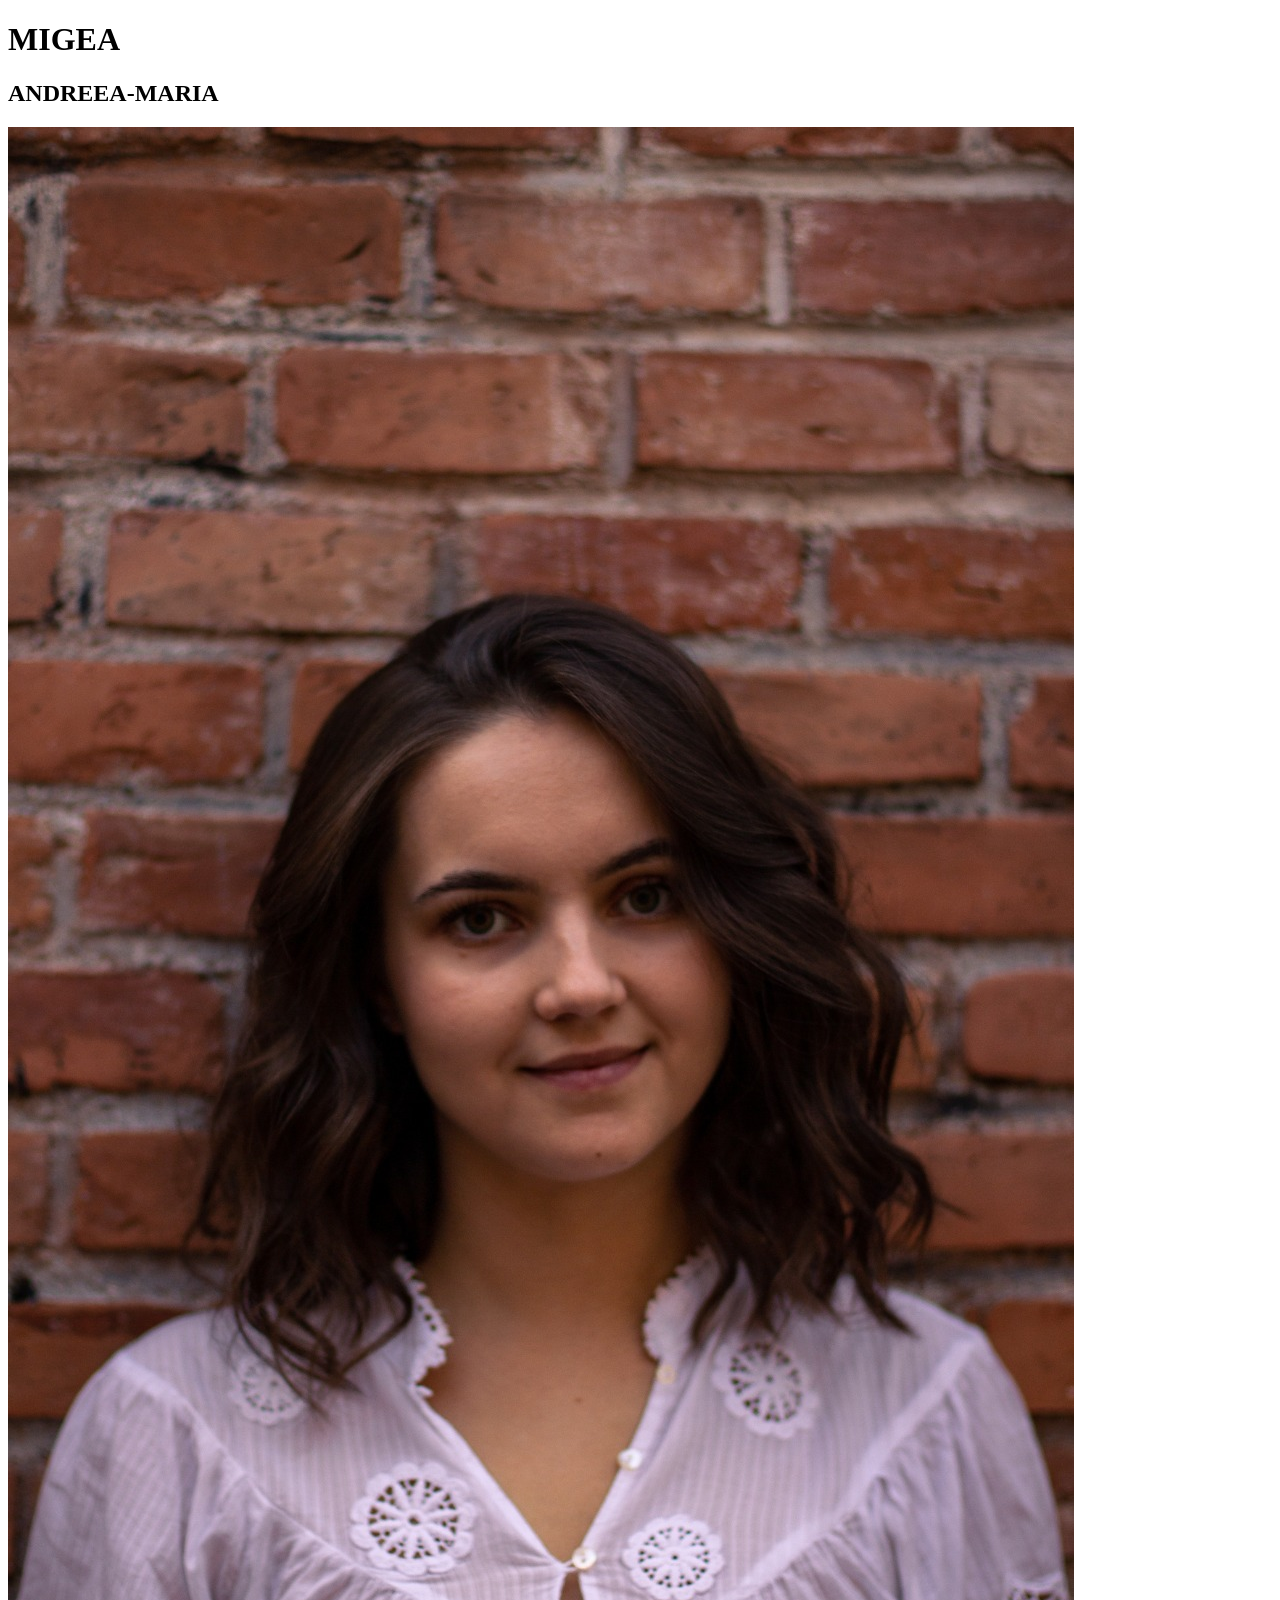
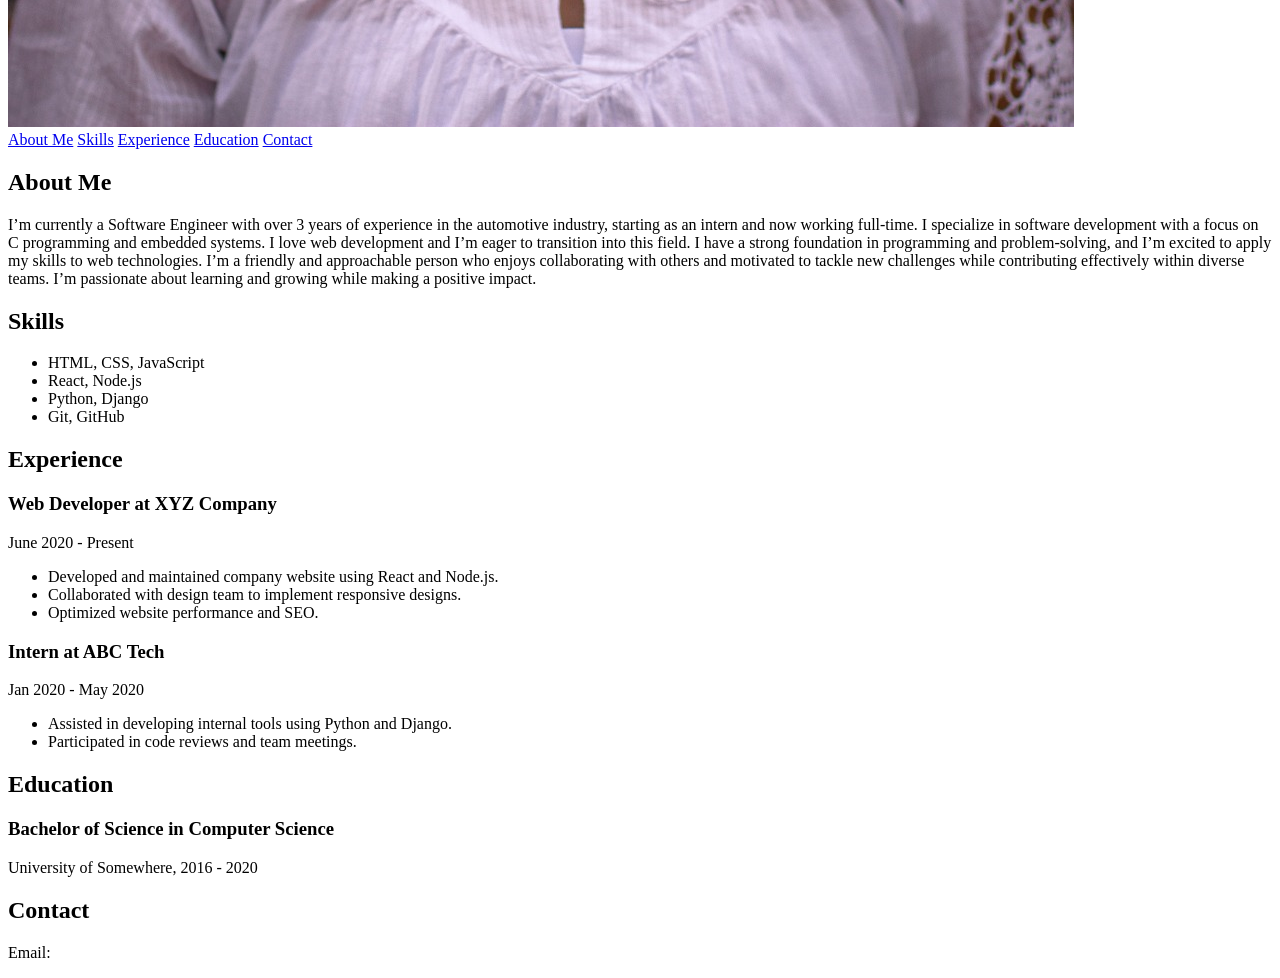
==== index.html @ 1df6938d "first draft" ====
<!DOCTYPE html>
<html lang="en">
<head>
    <meta charset="UTF-8">
    <title>Personal CV</title>
    <link rel="stylesheet" href="style.css">
</head>
<body>
    <header>
        <h1>MIGEA </h1>
        <h2>ANDREEA-MARIA</h2>
        <img src="images/eu.jpg" alt="Andreea's Photo"> <!-- MOVE THIS TO THE VERTICAL PURPLE BOX NOT IN THE HEADER TO LOOK OK-->
        <nav>
            <a href="#about">About Me</a>
            <a href="#skills">Skills</a>
            <a href="#experience">Experience</a>
            <a href="#education">Education</a>
            <a href="#contact">Contact</a>
        </nav>
    </header>

    <!-- header mov inchis nume-functie
         6 boxuri care erg in jumatatea din dreapta pt about me, experienta,languages,etc
         1 chestie mare verticala compusa din 3 boxuri: education, skills, contact
     -->

    <section id="about"> <!--make a box for this -->
        <h2>About Me</h2>
        <p>I’m currently a Software Engineer with over 3 years of experience in the automotive industry, starting as an intern and now working full-time. I specialize in software development with a focus on C programming and embedded systems.
           I love web development and I’m eager to transition into this field. I have a strong foundation in programming and problem-solving, and I’m excited to apply my skills to web technologies.
           I’m a friendly and approachable person who enjoys collaborating with others and motivated to tackle new challenges while contributing effectively within diverse teams. I’m passionate about learning and growing while making a positive impact.
        </p>
    </section>

    <section id="skills"> <!--add skils in the verical purple box -->
        <h2>Skills</h2>
        <ul>
            <li>HTML, CSS, JavaScript</li>
            <li>React, Node.js</li>
            <li>Python, Django</li>
            <li>Git, GitHub</li>
        </ul>
    </section>

    <section id="experience"> <!--make a box for this -->
        <h2>Experience</h2>
        <h3>Web Developer at XYZ Company</h3>
        <p>June 2020 - Present</p>
        <ul>
            <li>Developed and maintained company website using React and Node.js.</li>
            <li>Collaborated with design team to implement responsive designs.</li>
            <li>Optimized website performance and SEO.</li>
        </ul>

        <h3>Intern at ABC Tech</h3>
        <p>Jan 2020 - May 2020</p>
        <ul>
            <li>Assisted in developing internal tools using Python and Django.</li>
            <li>Participated in code reviews and team meetings.</li>
        </ul>
    </section>

    <section id="education">
        <h2>Education</h2>
        <h3>Bachelor of Science in Computer Science</h3>
        <p>University of Somewhere, 2016 - 2020</p>
    </section>

    <section id="contact">
        <h2>Contact</h2>
        <p>Email:
    
</body>
</html>
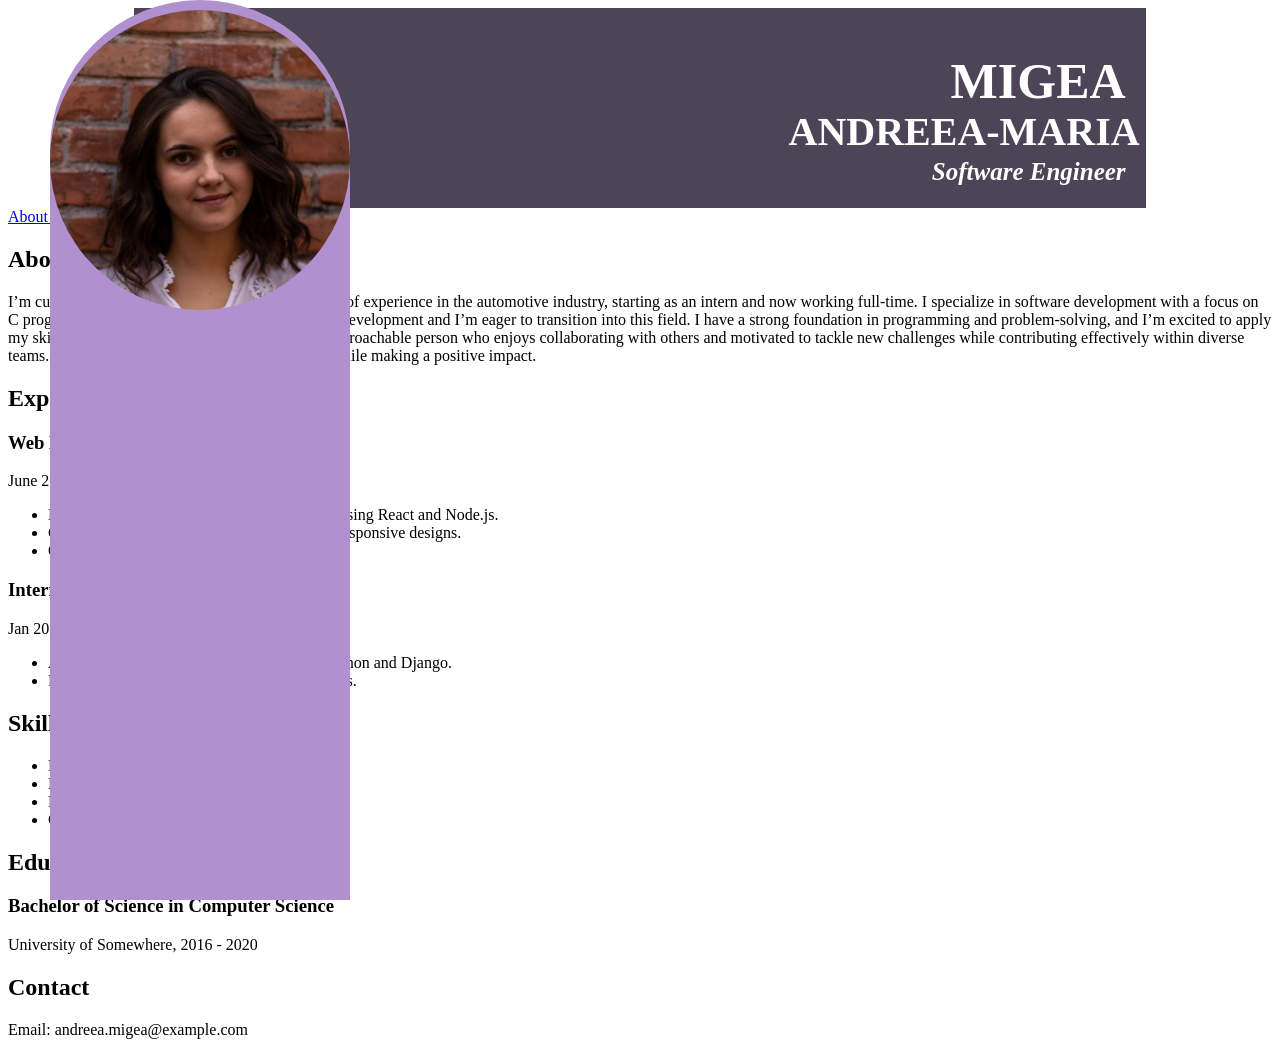
==== commit 3ff147d4: "header adn photo added" ====
--- a/index.html
+++ b/index.html
@@ -3,13 +3,21 @@
 <head>
     <meta charset="UTF-8">
     <title>Personal CV</title>
-    <link rel="stylesheet" href="style.css">
+    <link rel="stylesheet" href="css/style.css">
 </head>
 <body>
     <header>
-        <h1>MIGEA </h1>
-        <h2>ANDREEA-MARIA</h2>
-        <img src="images/eu.jpg" alt="Andreea's Photo"> <!-- MOVE THIS TO THE VERTICAL PURPLE BOX NOT IN THE HEADER TO LOOK OK-->
+        <div class="header_style">
+            <h1>MIGEA </h1>
+            <h2>ANDREEA-MARIA</h2>
+            <h3>Software Engineer</h3>
+        </div>
+        
+        <div class="job_banner">
+            <div class="picture_css">
+                <img class="profile_pic" src="images/eu.jpg" alt="Andreea's Photo"> <!-- MOVE THIS TO THE VERTICAL PURPLE BOX NOT IN THE HEADER TO LOOK OK-->
+            </div>
+        </div>
         <nav>
             <a href="#about">About Me</a>
             <a href="#skills">Skills</a>
@@ -31,18 +39,7 @@
            I’m a friendly and approachable person who enjoys collaborating with others and motivated to tackle new challenges while contributing effectively within diverse teams. I’m passionate about learning and growing while making a positive impact.
         </p>
     </section>
-
-    <section id="skills"> <!--add skils in the verical purple box -->
-        <h2>Skills</h2>
-        <ul>
-            <li>HTML, CSS, JavaScript</li>
-            <li>React, Node.js</li>
-            <li>Python, Django</li>
-            <li>Git, GitHub</li>
-        </ul>
-    </section>
-
-    <section id="experience"> <!--make a box for this -->
+        <section id="experience"> <!--make a box for this -->
         <h2>Experience</h2>
         <h3>Web Developer at XYZ Company</h3>
         <p>June 2020 - Present</p>
@@ -60,6 +57,18 @@
         </ul>
     </section>
 
+
+    <section id="skills"> <!--add skils in the verical purple box -->
+        <h2>Skills</h2>
+        <ul>
+            <li>HTML, CSS, JavaScript</li>
+            <li>React, Node.js</li>
+            <li>Python, Django</li>
+            <li>Git, GitHub</li>
+        </ul>
+    </section>
+
+
     <section id="education">
         <h2>Education</h2>
         <h3>Bachelor of Science in Computer Science</h3>
@@ -68,7 +77,7 @@
 
     <section id="contact">
         <h2>Contact</h2>
-        <p>Email:
-    
+        <p>Email: andreea.migea@example.com</p>
+    </section>
 </body>
 </html>
--- a/css/style.css
+++ b/css/style.css
@@ -0,0 +1,59 @@
+.header_style{
+    width:80%;
+    height:200px;
+    margin:auto;
+    background-color: rgb(76, 69, 88);
+    color: rgb(255, 255, 255);
+    position:relative;
+    /*min-height: 180px; /* Ensure header is visible even with absolutely positioned children */
+}
+.header_style h1{
+    position:absolute;
+    text-align: right;
+    top:10px;
+    right:0px;
+    font-size: 50px;
+    margin-right: 20px;
+    margin-bottom: 0px;
+}
+.header_style h2{
+    position:absolute;
+    text-align: right;
+    top:100px;
+    right:6px;
+    font-size: 40px;
+    margin-top: 0px;
+}
+.header_style h3{
+    position:absolute;
+    text-align: right;
+    top:125px;
+    right:20px;
+    font-size: 25px;
+    font-style: italic;
+}
+
+
+
+.job_banner{
+    background-color: rgb(176, 144, 206);
+    height: 100%;
+    width: 300px;
+    position: absolute;
+    top: 0;
+    left: 50px;
+    border-top-left-radius: 150px;
+    border-top-right-radius: 150px;
+}
+
+.profile_pic{
+    width: 100%;
+    /* Make the picture round */
+    aspect-ratio: 1 / 1;
+    object-fit: cover;
+
+    border-radius: 50%;
+    display: block;
+    margin: 10px auto 5px auto;
+
+}
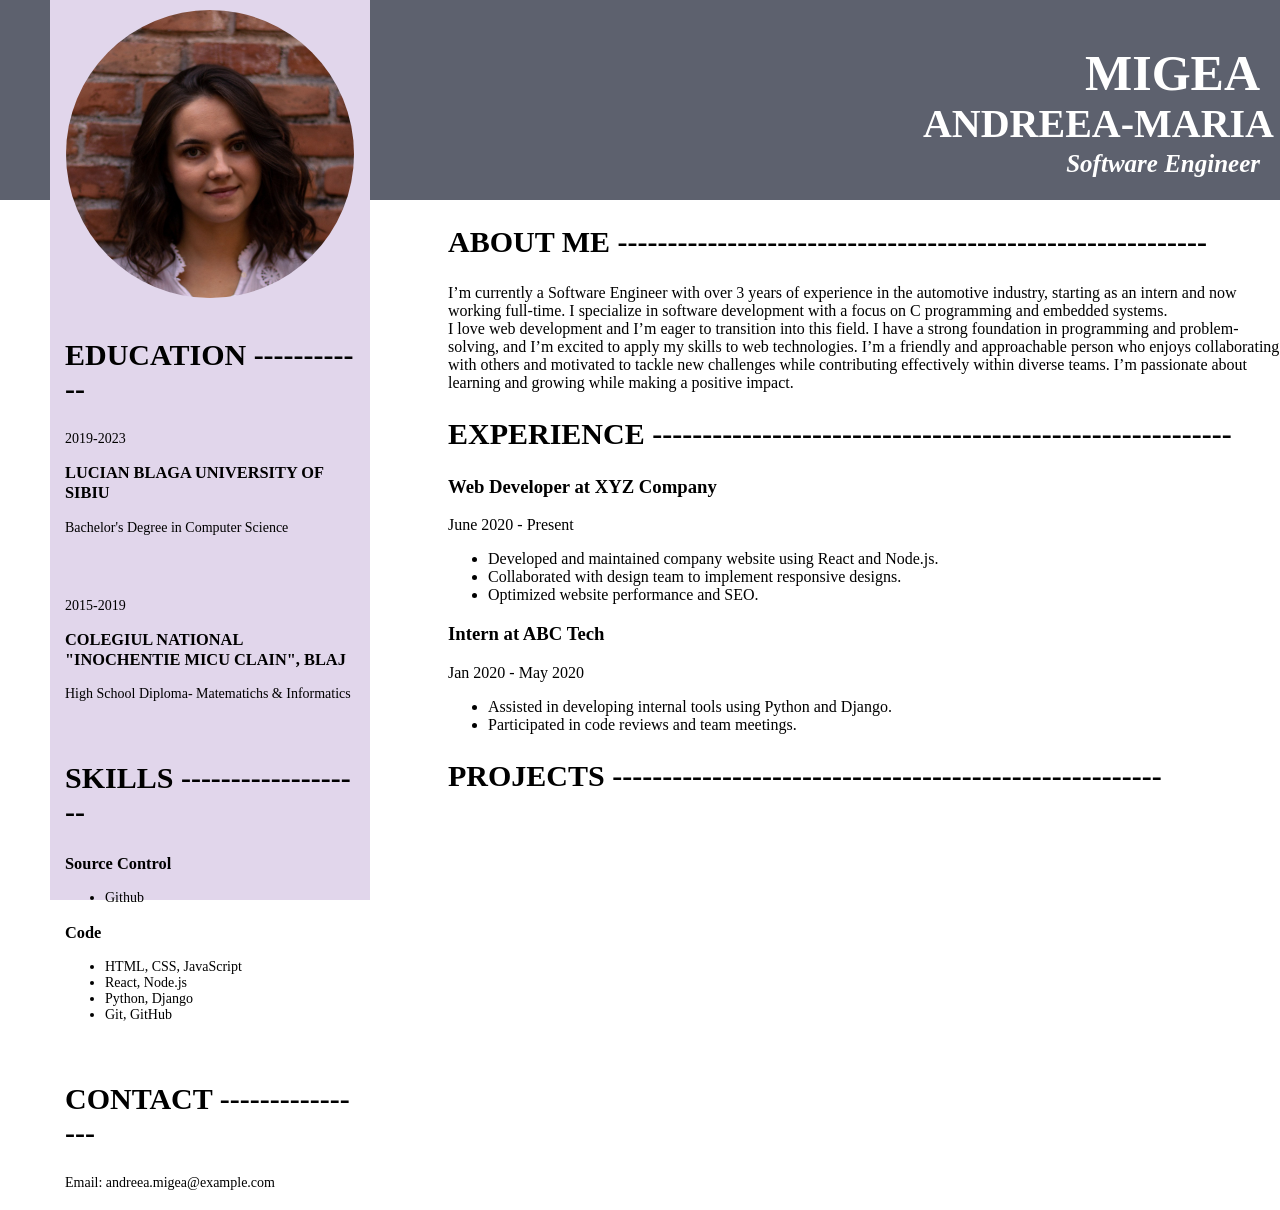
==== commit 63a371d7: "updates" ====
--- a/index.html
+++ b/index.html
@@ -1,83 +1,115 @@
 <!DOCTYPE html>
 <html lang="en">
-<head>
-    <meta charset="UTF-8">
+  <head>
+    <meta charset="UTF-8" />
     <title>Personal CV</title>
-    <link rel="stylesheet" href="css/style.css">
-</head>
-<body>
+    <link rel="stylesheet" href="css/style.css" />
+  </head>
+  <body>
     <header>
-        <div class="header_style">
-            <h1>MIGEA </h1>
-            <h2>ANDREEA-MARIA</h2>
-            <h3>Software Engineer</h3>
-        </div>
-        
-        <div class="job_banner">
-            <div class="picture_css">
-                <img class="profile_pic" src="images/eu.jpg" alt="Andreea's Photo"> <!-- MOVE THIS TO THE VERTICAL PURPLE BOX NOT IN THE HEADER TO LOOK OK-->
-            </div>
-        </div>
-        <nav>
+      <div class="header_style">
+        <h1>MIGEA</h1>
+        <h2>ANDREEA-MARIA</h2>
+        <h3>Software Engineer</h3>
+      </div>
+
+      <!-- <nav>
             <a href="#about">About Me</a>
             <a href="#skills">Skills</a>
             <a href="#experience">Experience</a>
             <a href="#education">Education</a>
             <a href="#contact">Contact</a>
-        </nav>
+        </nav> -->
     </header>
 
     <!-- header mov inchis nume-functie
          6 boxuri care erg in jumatatea din dreapta pt about me, experienta,languages,etc
          1 chestie mare verticala compusa din 3 boxuri: education, skills, contact
-     -->
+    -->
 
-    <section id="about"> <!--make a box for this -->
-        <h2>About Me</h2>
-        <p>I’m currently a Software Engineer with over 3 years of experience in the automotive industry, starting as an intern and now working full-time. I specialize in software development with a focus on C programming and embedded systems.
-           I love web development and I’m eager to transition into this field. I have a strong foundation in programming and problem-solving, and I’m excited to apply my skills to web technologies.
-           I’m a friendly and approachable person who enjoys collaborating with others and motivated to tackle new challenges while contributing effectively within diverse teams. I’m passionate about learning and growing while making a positive impact.
+    <div class="job_banner">
+      <div class="picture_css">
+        <img class="profile_pic" src="images/eu.jpg" alt="Andreea's Photo" />
+      </div>
+      <section class="education">
+        <h2>EDUCATION          ------------</h2>
+        <p>2019-2023<br></p>
+        <h3>LUCIAN BLAGA UNIVERSITY OF SIBIU</h3>
+        <p>Bachelor's Degree in Computer Science<br><br><br><br></p>
+        <p>2015-2019<br></p>
+        <h3>COLEGIUL NATIONAL "INOCHENTIE MICU CLAIN", BLAJ</h3>
+        <p>High School Diploma- Matematichs & Informatics</p>
+      </section>
+      <section class="skills">
+        <!--add skils in the verical purple box -->
+        <h2>SKILLS          -------------------</h2>
+        <div>
+            <h3>Source Control</h3>
+            <ul>
+                <li>Github</li>
+            </ul>
+        </div>
+        <div>
+            <h3>Code</h3>  
+            <ul>
+                <li>HTML, CSS, JavaScript</li>
+                <li>React, Node.js</li>
+                <li>Python, Django</li>
+                <li>Git, GitHub</li>
+            </ul>
+        </div>
+      </section>
+      <section class="contact">
+        <h2>CONTACT          ----------------</h2>
+        <p>Email: andreea.migea@example.com</p>
+      </section>
+    </div>
+
+    <div class="right-box">
+      <section id="about">
+        <!--make a box for this -->
+        <h2>ABOUT ME          -----------------------------------------------------------</h2>
+        <p>
+          I’m currently a Software Engineer with over 3 years of experience in
+          the automotive industry, starting as an intern and now working
+          full-time. I specialize in software development with a focus on C
+          programming and embedded systems. <br>I love web development and I’m eager
+          to transition into this field. I have a strong foundation in
+          programming and problem-solving, and I’m excited to apply my skills to
+          web technologies. I’m a friendly and approachable person who enjoys
+          collaborating with others and motivated to tackle new challenges while
+          contributing effectively within diverse teams. I’m passionate about
+          learning and growing while making a positive impact.
         </p>
-    </section>
-        <section id="experience"> <!--make a box for this -->
-        <h2>Experience</h2>
+      </section>
+
+      <section id="experience">
+        <!--make a box for this -->
+        <h2>EXPERIENCE          ----------------------------------------------------------</h2>
         <h3>Web Developer at XYZ Company</h3>
         <p>June 2020 - Present</p>
         <ul>
-            <li>Developed and maintained company website using React and Node.js.</li>
-            <li>Collaborated with design team to implement responsive designs.</li>
-            <li>Optimized website performance and SEO.</li>
+          <li>
+            Developed and maintained company website using React and Node.js.
+          </li>
+          <li>
+            Collaborated with design team to implement responsive designs.
+          </li>
+          <li>Optimized website performance and SEO.</li>
         </ul>
 
         <h3>Intern at ABC Tech</h3>
         <p>Jan 2020 - May 2020</p>
         <ul>
-            <li>Assisted in developing internal tools using Python and Django.</li>
-            <li>Participated in code reviews and team meetings.</li>
+          <li>
+            Assisted in developing internal tools using Python and Django.
+          </li>
+          <li>Participated in code reviews and team meetings.</li>
         </ul>
-    </section>
-
-
-    <section id="skills"> <!--add skils in the verical purple box -->
-        <h2>Skills</h2>
-        <ul>
-            <li>HTML, CSS, JavaScript</li>
-            <li>React, Node.js</li>
-            <li>Python, Django</li>
-            <li>Git, GitHub</li>
-        </ul>
-    </section>
-
-
-    <section id="education">
-        <h2>Education</h2>
-        <h3>Bachelor of Science in Computer Science</h3>
-        <p>University of Somewhere, 2016 - 2020</p>
-    </section>
-
-    <section id="contact">
-        <h2>Contact</h2>
-        <p>Email: andreea.migea@example.com</p>
-    </section>
-</body>
-</html>+      </section>
+      <section>
+        <h2>PROJECTS          -------------------------------------------------------</h2>
+      </section>
+    </div>
+  </body>
+</html>
--- a/css/style.css
+++ b/css/style.css
@@ -1,8 +1,8 @@
 .header_style{
-    width:80%;
+    width:100%;
     height:200px;
     margin:auto;
-    background-color: rgb(76, 69, 88);
+    background-color: rgb(93, 97, 110);
     color: rgb(255, 255, 255);
     position:relative;
     /*min-height: 180px; /* Ensure header is visible even with absolutely positioned children */
@@ -33,21 +33,25 @@
     font-style: italic;
 }
 
+body {
+    margin: 0;
+    padding: 0;
+    /* padding-bottom: 500px; Spatiu adaugat sa pot da scroll */
+}
 
-
-.job_banner{
-    background-color: rgb(176, 144, 206);
+.job_banner{ /*vertical purple box*/
+    background-color: rgb(225, 214, 235);
     height: 100%;
-    width: 300px;
+    width: 25%;
     position: absolute;
     top: 0;
     left: 50px;
-    border-top-left-radius: 150px;
-    border-top-right-radius: 150px;
+    border-top-left-radius: 0%;
+    border-top-right-radius: 0%;
 }
 
 .profile_pic{
-    width: 100%;
+    width: 90%;
     /* Make the picture round */
     aspect-ratio: 1 / 1;
     object-fit: cover;
@@ -56,4 +60,22 @@
     display: block;
     margin: 10px auto 5px auto;
 
+}
+/* left box */
+h2{
+    font-size: 30px;
+    font-family: Georgia, 'Times New Roman', Times, serif;
+}
+
+.education, .skills, .contact{
+    margin: 10px;
+    padding: 5px;
+    font-size: 14px;
+    /* border: 5px solid rgb(110, 105, 93); */
+
+}
+
+.right-box{
+    float:right;
+    width:65%;
 }
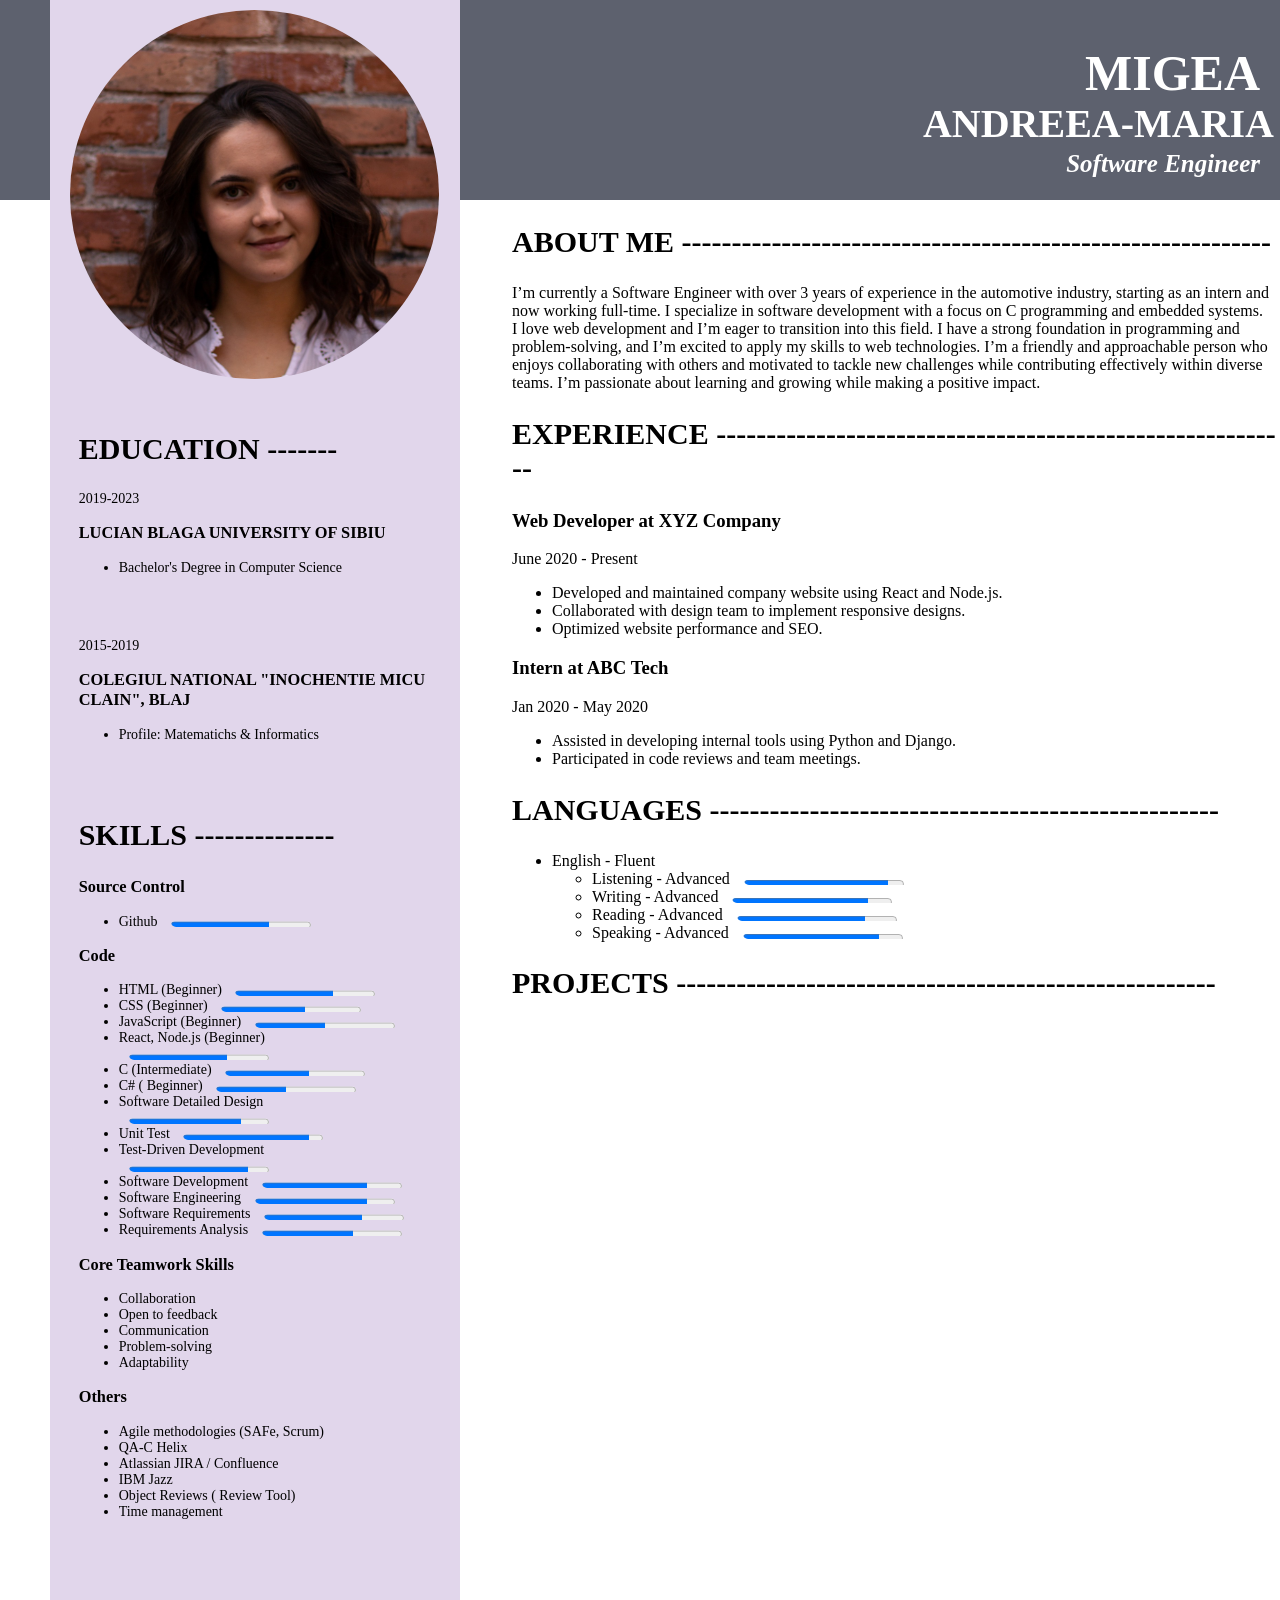
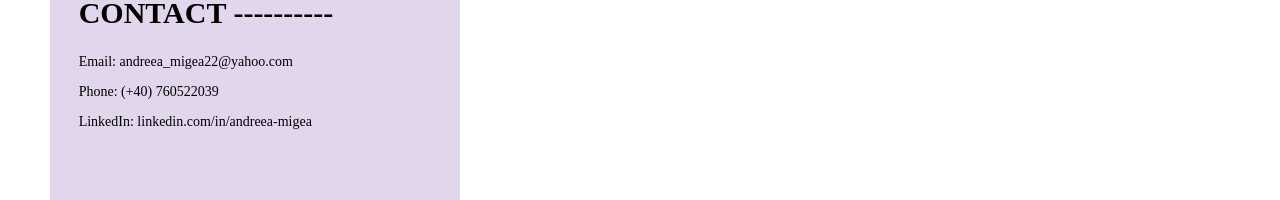
==== commit 74908237: "progress bars added" ====
--- a/index.html
+++ b/index.html
@@ -32,36 +32,129 @@
         <img class="profile_pic" src="images/eu.jpg" alt="Andreea's Photo" />
       </div>
       <section class="education">
-        <h2>EDUCATION          ------------</h2>
-        <p>2019-2023<br></p>
+        <h2>EDUCATION          -------</h2> <!--change the lines -->
+        <p>2019-2023</p>
         <h3>LUCIAN BLAGA UNIVERSITY OF SIBIU</h3>
-        <p>Bachelor's Degree in Computer Science<br><br><br><br></p>
-        <p>2015-2019<br></p>
+        <ul>
+            <li>Bachelor's Degree in Computer Science<br><br><br><br></li>
+        </ul>
+
+        <p>2015-2019</p>
         <h3>COLEGIUL NATIONAL "INOCHENTIE MICU CLAIN", BLAJ</h3>
-        <p>High School Diploma- Matematichs & Informatics</p>
+        <ul>
+            <li>Profile: Matematichs & Informatics</li>
+        </ul>
       </section>
       <section class="skills">
         <!--add skils in the verical purple box -->
-        <h2>SKILLS          -------------------</h2>
+        <h2>SKILLS          --------------</h2>
         <div>
             <h3>Source Control</h3>
             <ul>
-                <li>Github</li>
-            </ul>
-        </div>
-        <div>
-            <h3>Code</h3>  
-            <ul>
-                <li>HTML, CSS, JavaScript</li>
-                <li>React, Node.js</li>
-                <li>Python, Django</li>
-                <li>Git, GitHub</li>
+                <li>Github
+                    <div class="progress-bar">
+                        <progress value="70" max="100"></progress>
+                    </div>
+                </li>
+            </ul>
+        </div>
+        <div>
+            <h3>Code</h3>  <!-- to add "progress bar ish, like how much ofthe skill is fulffiled from 0 to 100(without %) only a rectangular bar" -->
+            <ul>
+                <li>HTML (Beginner)
+                    <div class="progress-bar">
+                        <progress value="70" max="100"></progress>
+                    </div>
+                </li> 
+                <li>CSS (Beginner)
+                    <div class="progress-bar">
+                        <progress value="60" max="100"></progress>
+                    </div>
+                </li>
+                <li>JavaScript (Beginner)
+                    <div class="progress-bar">
+                        <progress value="50" max="100"></progress>
+                    </div>
+                </li>
+                <li>React, Node.js (Beginner)
+                    <div class="progress-bar">
+                        <progress value="70" max="100"></progress>
+                    </div>
+                </li>
+                <li>C (Intermediate)
+                    <div class="progress-bar">
+                        <progress value="60" max="100"></progress>
+                    </div>
+                </li>
+                <li>C# ( Beginner)
+                    <div class="progress-bar">
+                        <progress value="50" max="100"></progress>
+                    </div>
+                </li>
+                <li>Software Detailed Design
+                    <div class="progress-bar">
+                        <progress value="80" max="100"></progress>
+                    </div>
+                </li>
+                <li>Unit Test
+                    <div class="progress-bar">
+                        <progress value="90" max="100"></progress>
+                    </div>
+                </li>
+                <li>Test-Driven Development
+                    <div class="progress-bar">
+                        <progress value="85" max="100"></progress>
+                    </div>
+                </li>
+                <li>Software Development
+                    <div class="progress-bar">
+                        <progress value="75" max="100"></progress>
+                    </div>
+                </li>
+                <li>Software Engineering
+                    <div class="progress-bar">
+                        <progress value="80" max="100"></progress>
+                    </div>
+                </li>
+                <li>Software Requirements
+                    <div class="progress-bar">
+                        <progress value="70" max="100"></progress>
+                    </div>
+                </li>
+                <li>Requirements Analysis
+                    <div class="progress-bar">
+                        <progress value="65" max="100"></progress>
+                    </div>
+                </li>
+            </ul>
+        </div>
+        <div>
+            <h3>Core Teamwork Skills</h3>
+            <ul>
+                <li>Collaboration</li>
+                <li>Open to feedback</li>
+                <li>Communication</li>
+                <li>Problem-solving</li>
+                <li>Adaptability</li>
+            </ul>
+        </div>
+        <div>
+            <h3> Others</h3>
+            <ul>
+                <li>Agile methodologies (SAFe, Scrum)</li>
+                <li>QA-C Helix</li>
+                <li>Atlassian JIRA / Confluence</li>
+                <li>IBM Jazz</li>
+                <li>Object Reviews ( Review Tool)</li>
+                <li>Time management</li>
             </ul>
         </div>
       </section>
       <section class="contact">
-        <h2>CONTACT          ----------------</h2>
-        <p>Email: andreea.migea@example.com</p>
+        <h2>CONTACT          ----------</h2> <!-- add icons -->
+        <p>Email: andreea_migea22@yahoo.com</p>
+        <p>Phone: (+40) 760522039</p>
+        <p>LinkedIn: linkedin.com/in/andreea-migea</p>
       </section>
     </div>
 
@@ -107,8 +200,40 @@
           <li>Participated in code reviews and team meetings.</li>
         </ul>
       </section>
+      <section id="languages">
+        <!--make a box for this -->
+        <h2>LANGUAGES          ---------------------------------------------------</h2>
+        <ul>
+          <li>English - Fluent <!--style more the progress bars- ex international standards,a,b,c,d-->
+            <div>
+                <ul>
+                    <li>Listening - Advanced
+                        <div class="progress-bar">
+                            <progress value="90" max="100"></progress>
+                        </div>
+                    </li>
+                    <li>Writing - Advanced
+                        <div class="progress-bar">
+                            <progress value="85" max="100"></progress>
+                        </div>
+                    </li>
+                    <li>Reading - Advanced
+                        <div class="progress-bar">
+                            <progress value="80" max="100"></progress>
+                        </div>
+                    </li>
+                    <li>Speaking - Advanced
+                        <div class="progress-bar">
+                            <progress value="85" max="100"></progress>
+                        </div>
+                    </li>
+                </ul>
+            </div>
+          </li>
+        </ul>
+      </section>
       <section>
-        <h2>PROJECTS          -------------------------------------------------------</h2>
+        <h2>PROJECTS          ------------------------------------------------------</h2>
       </section>
     </div>
   </body>
--- a/css/style.css
+++ b/css/style.css
@@ -41,8 +41,8 @@
 
 .job_banner{ /*vertical purple box*/
     background-color: rgb(225, 214, 235);
-    height: 100%;
-    width: 25%;
+    height: 200%;
+    width: 32%; /*Adjust after i add progress bars/or  in the same time with progress bar*/
     position: absolute;
     top: 0;
     left: 50px;
@@ -68,14 +68,25 @@
 }
 
 .education, .skills, .contact{
-    margin: 10px;
-    padding: 5px;
+    padding: 2%;
+    margin:5%;
+    word-spacing: 1%;
     font-size: 14px;
     /* border: 5px solid rgb(110, 105, 93); */
 
 }
 
+.progress-bar{
+    width: 50%;
+    height: 10px;
+    /* background-color: rgb(200, 200, 200); */
+    border-radius: 5px;
+    overflow: hidden;
+    display: inline-block;
+    vertical-align: middle;
+    margin-left: 10px;
+}
 .right-box{
     float:right;
-    width:65%;
+    width:60%;/*Adjust after i add progress bars/or  in the same time with progress bar AFTER I ADJUST THE LEFT BOX*/
 }
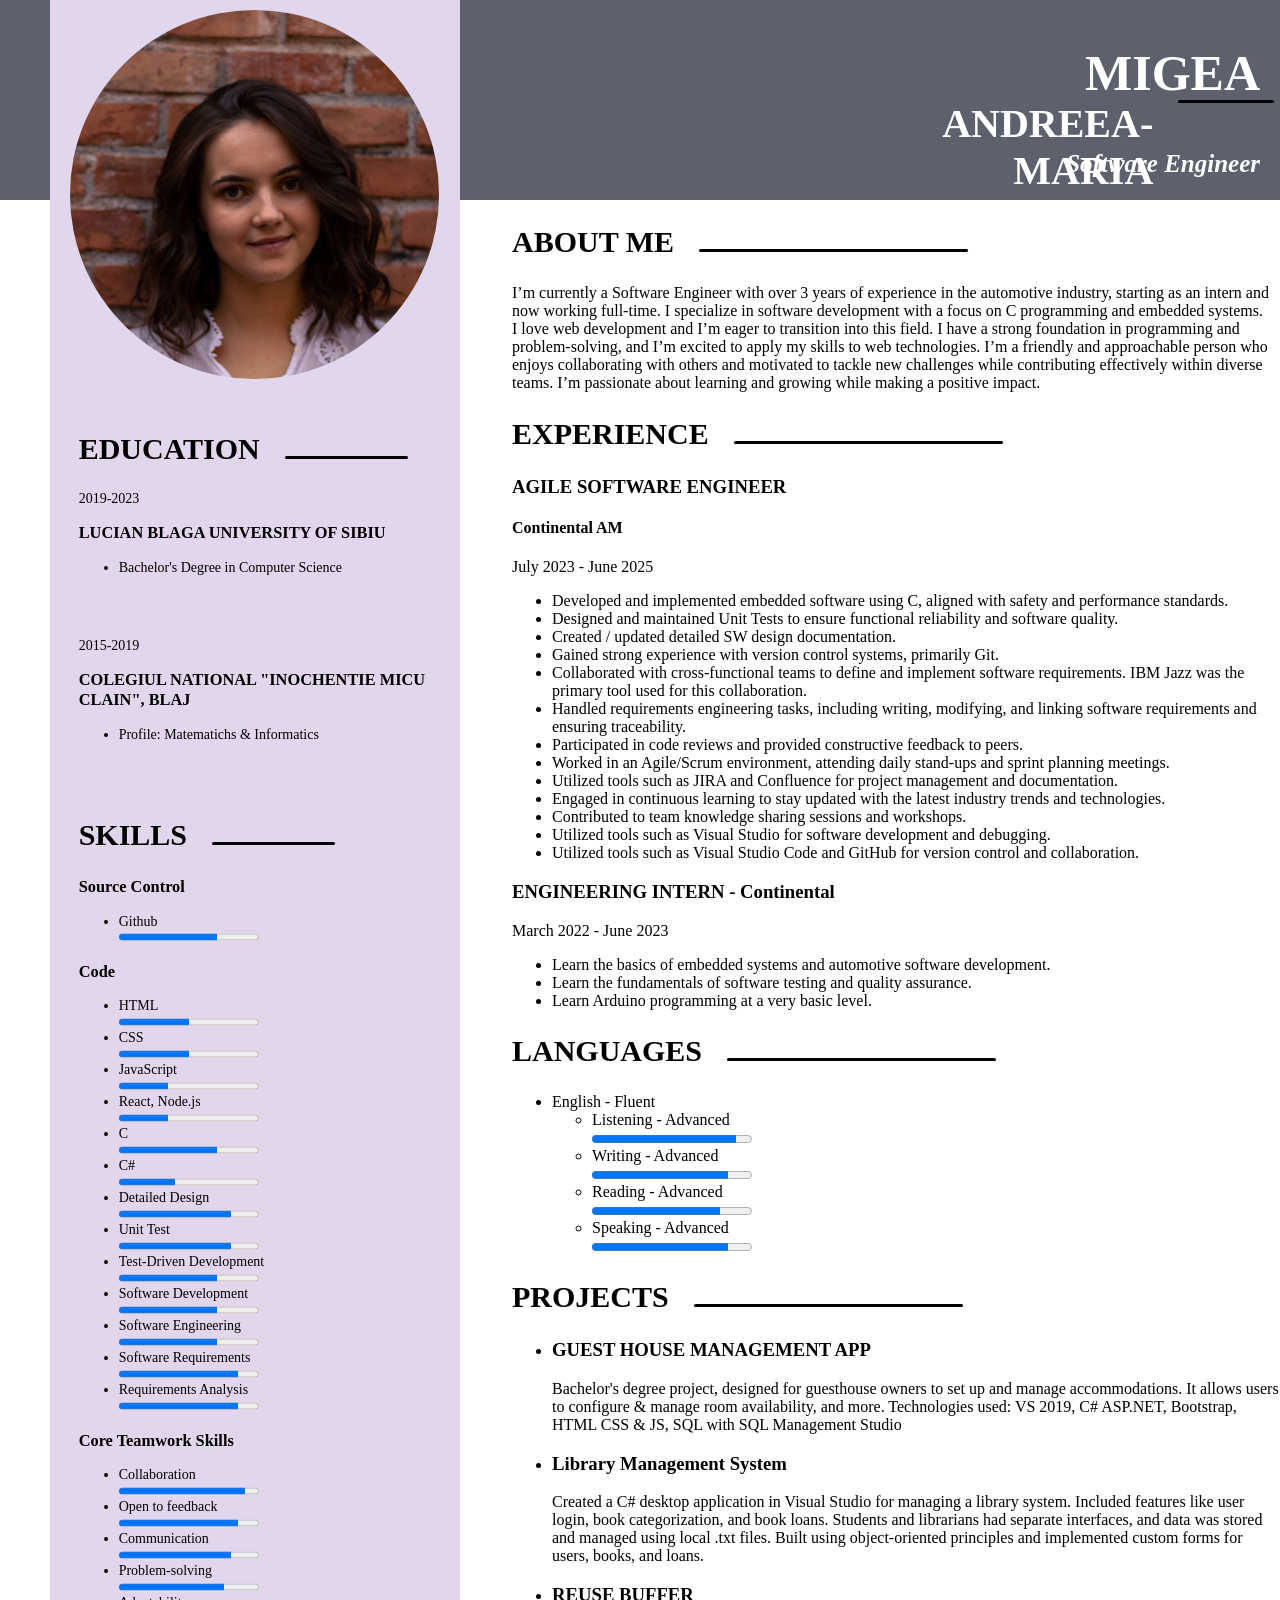
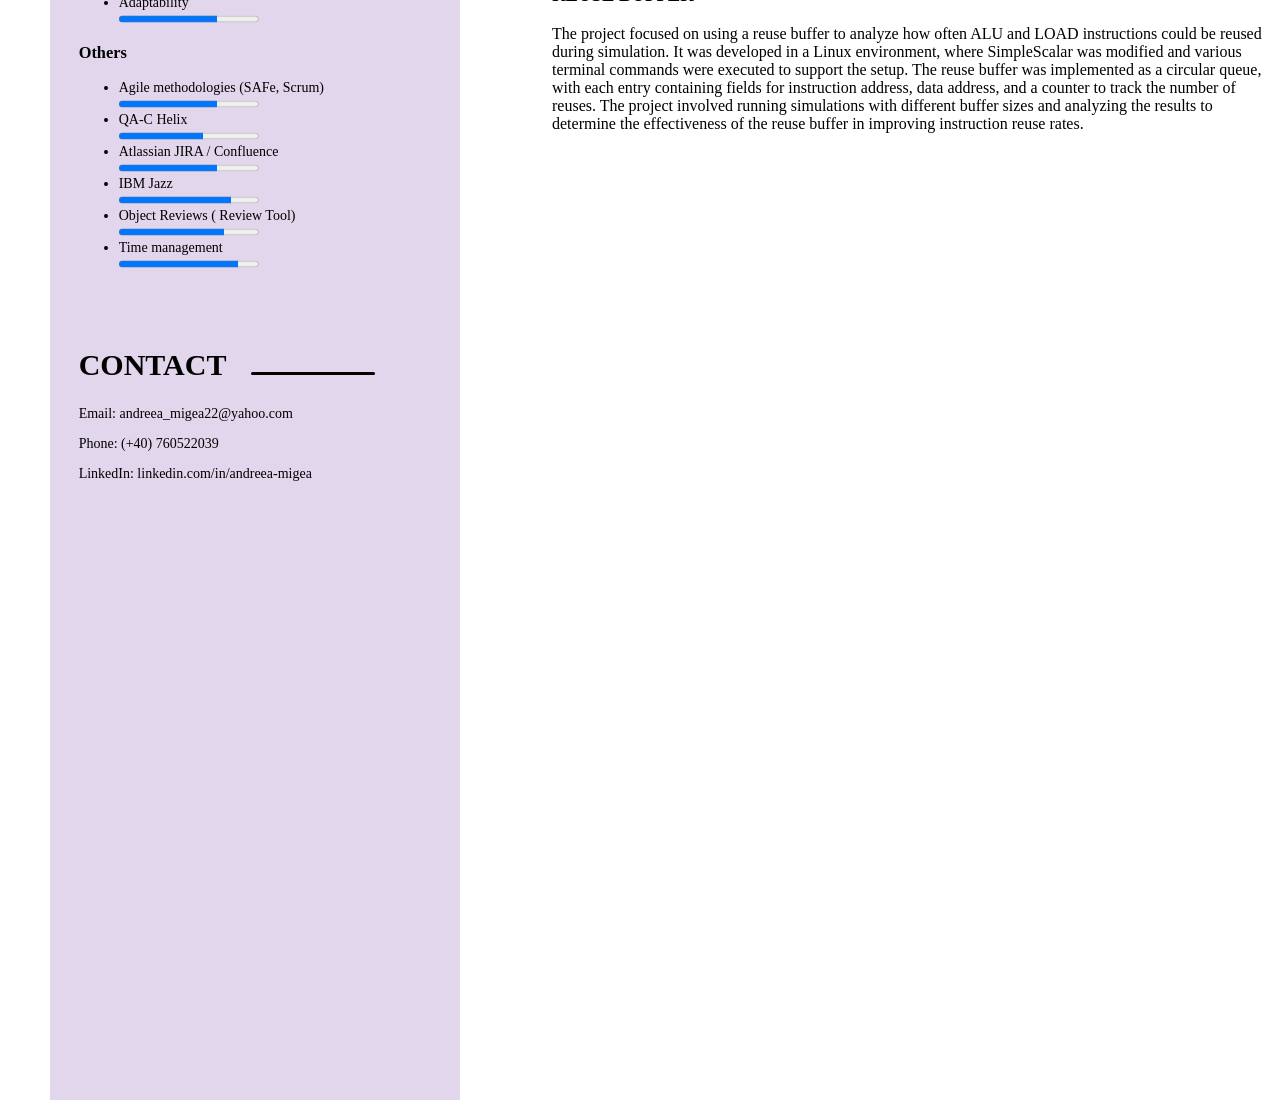
==== commit 54f4da34: "info updated" ====
--- a/index.html
+++ b/index.html
@@ -9,7 +9,7 @@
     <header>
       <div class="header_style">
         <h1>MIGEA</h1>
-        <h2>ANDREEA-MARIA</h2>
+        <h2>ANDREEA-MARIA</h2> <!--change the type so the line will not be displayed here-->
         <h3>Software Engineer</h3>
       </div>
 
@@ -32,7 +32,7 @@
         <img class="profile_pic" src="images/eu.jpg" alt="Andreea's Photo" />
       </div>
       <section class="education">
-        <h2>EDUCATION          -------</h2> <!--change the lines -->
+        <h2>EDUCATION</h2> <!--change the lines -->
         <p>2019-2023</p>
         <h3>LUCIAN BLAGA UNIVERSITY OF SIBIU</h3>
         <ul>
@@ -47,7 +47,7 @@
       </section>
       <section class="skills">
         <!--add skils in the verical purple box -->
-        <h2>SKILLS          --------------</h2>
+        <h2>SKILLS</h2>
         <div>
             <h3>Source Control</h3>
             <ul>
@@ -60,98 +60,188 @@
         </div>
         <div>
             <h3>Code</h3>  <!-- to add "progress bar ish, like how much ofthe skill is fulffiled from 0 to 100(without %) only a rectangular bar" -->
+            <!-- <div>
+                <div>
+                     <ul class="skills-list">
+                        <li>HTML</li>
+                        <li>CSS </li>
+                        <li>JavaScript</li>
+                        <li>React</li>
+                        <li>Node.js</li>
+                        <li>C</li>
+                        <li>C#</li>
+                        <li>DETAILED DESIGN </li>
+                        <li>UNIT TESTING</li>
+                        <li>TEST-DRIVEN DEVELOPMENT</li>
+                        <li>SOFTWARE DEVELOPMENT</li>
+                        <li>SOFTWARE ENGINEERING</li>
+                        <li>SOFTWARE REQUIREMENTS</li>
+                        <li>REQUIREMENTS ANALYSIS</li>
+                     </ul>
+                </div>
+                <div class="progress-bars-skills"><!--progress bar 
+                    <progress value="70" max="100"></progress>
+                    <progress value="60" max="100"></progress> 
+                    <progress value="50" max="100"></progress>
+                    <progress value="70" max="100"></progress>
+                    <progress value="60" max="100"></progress>
+                    <progress value="50" max="100"></progress>
+                    <progress value="80" max="100"></progress>
+                    <progress value="90" max="100"></progress>
+                    <progress value="85" max="100"></progress>
+                    <progress value="75" max="100"></progress>
+                    <progress value="80" max="100"></progress>
+                    <progress value="70" max="100"></progress>
+                    <progress value="65" max="100"></progress>
+                    <progress value="65" max="100"></progress>
+                </div>
+            </div> -->
+            
+
+
+
+
+
+            
+            <ul class="skills-list">
+                <li>HTML
+                    <div class="progress-bar">
+                        <progress value="50" max="100"></progress>
+                    </div>
+                </li> 
+                <li>CSS
+                    <div class="progress-bar">
+                        <progress value="50" max="100"></progress>
+                    </div>
+                </li>
+                <li>JavaScript 
+                    <div class="progress-bar">
+                        <progress value="35" max="100"></progress>
+                    </div>
+                </li>
+                <li>React, Node.js
+                    <div class="progress-bar">
+                        <progress value="35" max="100"></progress>
+                    </div>
+                </li>
+                <li>C
+                    <div class="progress-bar">
+                        <progress value="70" max="100"></progress>
+                    </div>
+                </li>
+                <li>C#
+                    <div class="progress-bar">
+                        <progress value="40" max="100"></progress>
+                    </div>
+                </li>
+                <li>Detailed Design
+                    <div class="progress-bar">
+                        <progress value="80" max="100"></progress>
+                    </div>
+                </li>
+                <li>Unit Test
+                    <div class="progress-bar">
+                        <progress value="80" max="100"></progress>
+                    </div>
+                </li>
+                <li>Test-Driven Development
+                    <div class="progress-bar">
+                        <progress value="70" max="100"></progress>
+                    </div>
+                </li>
+                <li>Software Development
+                    <div class="progress-bar">
+                        <progress value="70" max="100"></progress>
+                    </div>
+                </li>
+                <li>Software Engineering
+                    <div class="progress-bar">
+                        <progress value="70" max="100"></progress>
+                    </div>
+                </li>
+                <li>Software Requirements
+                    <div class="progress-bar">
+                        <progress value="85" max="100"></progress>
+                    </div>
+                </li>
+                <li>Requirements Analysis
+                    <div class="progress-bar">
+                        <progress value="85" max="100"></progress>
+                    </div>
+                </li>
+            </ul>
+        </div> 
+       
+
+        
+        <div class="skills-list">
+            <h3>Core Teamwork Skills</h3>
             <ul>
-                <li>HTML (Beginner)
-                    <div class="progress-bar">
-                        <progress value="70" max="100"></progress>
-                    </div>
-                </li> 
-                <li>CSS (Beginner)
-                    <div class="progress-bar">
-                        <progress value="60" max="100"></progress>
-                    </div>
-                </li>
-                <li>JavaScript (Beginner)
-                    <div class="progress-bar">
-                        <progress value="50" max="100"></progress>
-                    </div>
-                </li>
-                <li>React, Node.js (Beginner)
-                    <div class="progress-bar">
-                        <progress value="70" max="100"></progress>
-                    </div>
-                </li>
-                <li>C (Intermediate)
-                    <div class="progress-bar">
-                        <progress value="60" max="100"></progress>
-                    </div>
-                </li>
-                <li>C# ( Beginner)
-                    <div class="progress-bar">
-                        <progress value="50" max="100"></progress>
-                    </div>
-                </li>
-                <li>Software Detailed Design
+                <li>Collaboration
+                    <div class="progress-bar">
+                        <progress value="90" max="100"></progress>
+                    </div>
+                </li>
+                <li>Open to feedback
+                    <div class="progress-bar">
+                        <progress value="85" max="100"></progress>
+                    </div>
+                </li>
+                <li>Communication
                     <div class="progress-bar">
                         <progress value="80" max="100"></progress>
                     </div>
                 </li>
-                <li>Unit Test
-                    <div class="progress-bar">
-                        <progress value="90" max="100"></progress>
-                    </div>
-                </li>
-                <li>Test-Driven Development
-                    <div class="progress-bar">
-                        <progress value="85" max="100"></progress>
-                    </div>
-                </li>
-                <li>Software Development
+                <li>Problem-solving
                     <div class="progress-bar">
                         <progress value="75" max="100"></progress>
                     </div>
                 </li>
-                <li>Software Engineering
-                    <div class="progress-bar">
-                        <progress value="80" max="100"></progress>
-                    </div>
-                </li>
-                <li>Software Requirements
-                    <div class="progress-bar">
-                        <progress value="70" max="100"></progress>
-                    </div>
-                </li>
-                <li>Requirements Analysis
-                    <div class="progress-bar">
-                        <progress value="65" max="100"></progress>
+                <li>Adaptability
+                    <div class="progress-bar">
+                        <progress value="70" max="100"></progress>
                     </div>
                 </li>
             </ul>
         </div>
-        <div>
-            <h3>Core Teamwork Skills</h3>
+        <div class="skills-list">
+            <h3> Others</h3>
             <ul>
-                <li>Collaboration</li>
-                <li>Open to feedback</li>
-                <li>Communication</li>
-                <li>Problem-solving</li>
-                <li>Adaptability</li>
+                <li>Agile methodologies (SAFe, Scrum)
+                    <div class="progress-bar">
+                        <progress value="70" max="100"></progress>
+                    </div>
+                </li>
+                <li>QA-C Helix 
+                    <div class="progress-bar">
+                        <progress value="60" max="100"></progress>
+                    </div>
+                </li>
+                <li>Atlassian JIRA / Confluence
+                    <div class="progress-bar">
+                        <progress value="70" max="100"></progress>
+                    </div>
+                </li>
+                <li>IBM Jazz
+                    <div class="progress-bar">
+                        <progress value="80" max="100"></progress>
+                    </div>
+                </li>
+                <li>Object Reviews ( Review Tool)
+                    <div class="progress-bar">
+                        <progress value="75" max="100"></progress>
+                    </div>
+                </li>
+                <li>Time management
+                    <div class="progress-bar">
+                        <progress value="85" max="100"></progress>
+                    </div>
+                </li>
             </ul>
         </div>
-        <div>
-            <h3> Others</h3>
-            <ul>
-                <li>Agile methodologies (SAFe, Scrum)</li>
-                <li>QA-C Helix</li>
-                <li>Atlassian JIRA / Confluence</li>
-                <li>IBM Jazz</li>
-                <li>Object Reviews ( Review Tool)</li>
-                <li>Time management</li>
-            </ul>
-        </div>
       </section>
       <section class="contact">
-        <h2>CONTACT          ----------</h2> <!-- add icons -->
+        <h2>CONTACT</h2> <!-- add icons -->
         <p>Email: andreea_migea22@yahoo.com</p>
         <p>Phone: (+40) 760522039</p>
         <p>LinkedIn: linkedin.com/in/andreea-migea</p>
@@ -161,7 +251,7 @@
     <div class="right-box">
       <section id="about">
         <!--make a box for this -->
-        <h2>ABOUT ME          -----------------------------------------------------------</h2>
+        <h2>ABOUT ME</h2>
         <p>
           I’m currently a Software Engineer with over 3 years of experience in
           the automotive industry, starting as an intern and now working
@@ -178,35 +268,41 @@
 
       <section id="experience">
         <!--make a box for this -->
-        <h2>EXPERIENCE          ----------------------------------------------------------</h2>
-        <h3>Web Developer at XYZ Company</h3>
-        <p>June 2020 - Present</p>
-        <ul>
-          <li>
-            Developed and maintained company website using React and Node.js.
-          </li>
-          <li>
-            Collaborated with design team to implement responsive designs.
-          </li>
-          <li>Optimized website performance and SEO.</li>
-        </ul>
-
-        <h3>Intern at ABC Tech</h3>
-        <p>Jan 2020 - May 2020</p>
-        <ul>
-          <li>
-            Assisted in developing internal tools using Python and Django.
-          </li>
-          <li>Participated in code reviews and team meetings.</li>
+        <h2>EXPERIENCE</h2>
+        <h3>AGILE SOFTWARE ENGINEER</h3>
+        <h4>Continental AM</h4>
+        <p>July 2023 - June 2025</p> <!--ad in line with agile sw dev-->
+        <ul>
+          <li> Developed and implemented embedded software using C, aligned with safety and performance standards. </li>
+          <li>Designed and maintained Unit Tests to ensure functional reliability and software quality. </li>
+          <li>Created / updated detailed SW design documentation.</li>
+          <li>Gained strong experience with version control systems, primarily Git.</li>
+          <li>Collaborated with cross-functional teams to define and implement software requirements. IBM Jazz was the primary tool used for this collaboration.</li>
+          <li>Handled requirements engineering tasks, including writing, modifying, and linking software requirements and ensuring traceability.</li>
+          <li>Participated in code reviews and provided constructive feedback to peers.</li>
+          <li>Worked in an Agile/Scrum environment, attending daily stand-ups and sprint planning meetings.</li>
+          <li>Utilized tools such as JIRA and Confluence for project management and documentation.</li>
+          <li>Engaged in continuous learning to stay updated with the latest industry trends and technologies.</li>
+          <li>Contributed to team knowledge sharing sessions and workshops.</li>
+          <li>Utilized tools such as Visual Studio for software development and debugging.</li>
+          <li>Utilized tools such as Visual Studio Code and GitHub for version control and collaboration.</li>
+        </ul>
+
+        <h3>ENGINEERING INTERN - Continental</h3>
+        <p>March 2022 - June 2023</p>
+        <ul>
+          <li>Learn the basics of embedded systems and automotive software development.</li>
+          <li>Learn the fundamentals of software testing and quality assurance.</li>
+          <li>Learn Arduino programming at a very basic level.</li>
         </ul>
       </section>
       <section id="languages">
         <!--make a box for this -->
-        <h2>LANGUAGES          ---------------------------------------------------</h2>
+        <h2>LANGUAGES</h2>
         <ul>
           <li>English - Fluent <!--style more the progress bars- ex international standards,a,b,c,d-->
             <div>
-                <ul>
+                <ul class="skills-list">
                     <li>Listening - Advanced
                         <div class="progress-bar">
                             <progress value="90" max="100"></progress>
@@ -233,7 +329,38 @@
         </ul>
       </section>
       <section>
-        <h2>PROJECTS          ------------------------------------------------------</h2>
+        <h2>PROJECTS</h2>
+        <ul>
+          <li>
+            <h3>GUEST HOUSE MANAGEMENT APP</h3> <!-- add icons -->
+            <p>
+              Bachelor's degree project, designed for guesthouse owners to set up and manage accommodations. 
+              It allows users to configure & manage room availability, and more.
+              Technologies used: VS 2019, C# ASP.NET, Bootstrap, HTML CSS & JS, SQL with SQL Management Studio
+            </p>
+          </li>
+          <li>
+            <h3>Library Management System</h3>
+            <p>
+              Created a C# desktop application in Visual Studio for managing a library system.
+              Included features like user login, book categorization, and book loans. Students and librarians had
+              separate interfaces, and data was stored and managed using local .txt files. Built using object-oriented principles
+               and implemented custom forms for users, books, and loans.
+            </p>
+          </li>
+          <li>
+            <h3>REUSE BUFFER</h3>
+            <p>
+                The project focused on using a reuse buffer to analyze how often ALU and LOAD instructions
+                could be reused during simulation. It was developed in a Linux environment, where
+                SimpleScalar was modified and various terminal commands were executed to support the setup.
+                The reuse buffer was implemented as a circular queue, with each entry containing fields for
+                instruction address, data address, and a counter to track the number of reuses.
+                The project involved running simulations with different buffer sizes and analyzing the results
+                to determine the effectiveness of the reuse buffer in improving instruction reuse rates.
+            </p>
+          </li>
+        </ul>
       </section>
     </div>
   </body>
--- a/css/style.css
+++ b/css/style.css
@@ -23,6 +23,16 @@
     right:6px;
     font-size: 40px;
     margin-top: 0px;
+    display: flex;
+}
+h2::after {
+  content: "";
+  display: inline-block;
+  width: 35%;              /* length of the line */
+  height: 3px;
+  background-color: #000000;
+  border-radius: 2px;
+  margin-left:25px;
 }
 .header_style h3{
     position:absolute;
@@ -34,6 +44,7 @@
 }
 
 body {
+    font-family: Cambria, Cochin, Georgia, Times, 'Times New Roman', serif;
     margin: 0;
     padding: 0;
     /* padding-bottom: 500px; Spatiu adaugat sa pot da scroll */
@@ -41,7 +52,7 @@
 
 .job_banner{ /*vertical purple box*/
     background-color: rgb(225, 214, 235);
-    height: 200%;
+    height: 300%;
     width: 32%; /*Adjust after i add progress bars/or  in the same time with progress bar*/
     position: absolute;
     top: 0;
@@ -76,16 +87,77 @@
 
 }
 
-.progress-bar{
-    width: 50%;
+/* .progress-bar{
+    float:right;
+    width:50%;
+    height:30%;
+    flex:1;
+    /*flex: 1;
+    width: 100%;
     height: 10px;
-    /* background-color: rgb(200, 200, 200); */
+     background-color: rgb(200, 200, 200); 
     border-radius: 5px;
     overflow: hidden;
     display: inline-block;
     vertical-align: middle;
     margin-left: 10px;
 }
+
+.skills-list{
+    float:left;
+    width:50%;
+} */
+/* .progress-bars-skills{
+    width: 50%;
+    height: 100px;
+    float: right;
+    vertical-align: middle;
+    margin-left: 10px;
+    margin-top: 0; /* Move progress bars up 
+    position: relative; /* Allows top adjustment 
+    top: -250px; /* Adjust this value to move the bars higher 
+    
+} */
+
+/* 
+.progress{
+    width: 300px;
+    height: 15px;
+    border: none;
+    border-radius: 10px;
+    background-color: #8f1919;
+} */
+
+
+
+
+
+
+
+
+
+
+
+
+
+
+
+
+
+
+
+
+
+
+
+
+
+
+
+
+
+
+
 .right-box{
     float:right;
     width:60%;/*Adjust after i add progress bars/or  in the same time with progress bar AFTER I ADJUST THE LEFT BOX*/
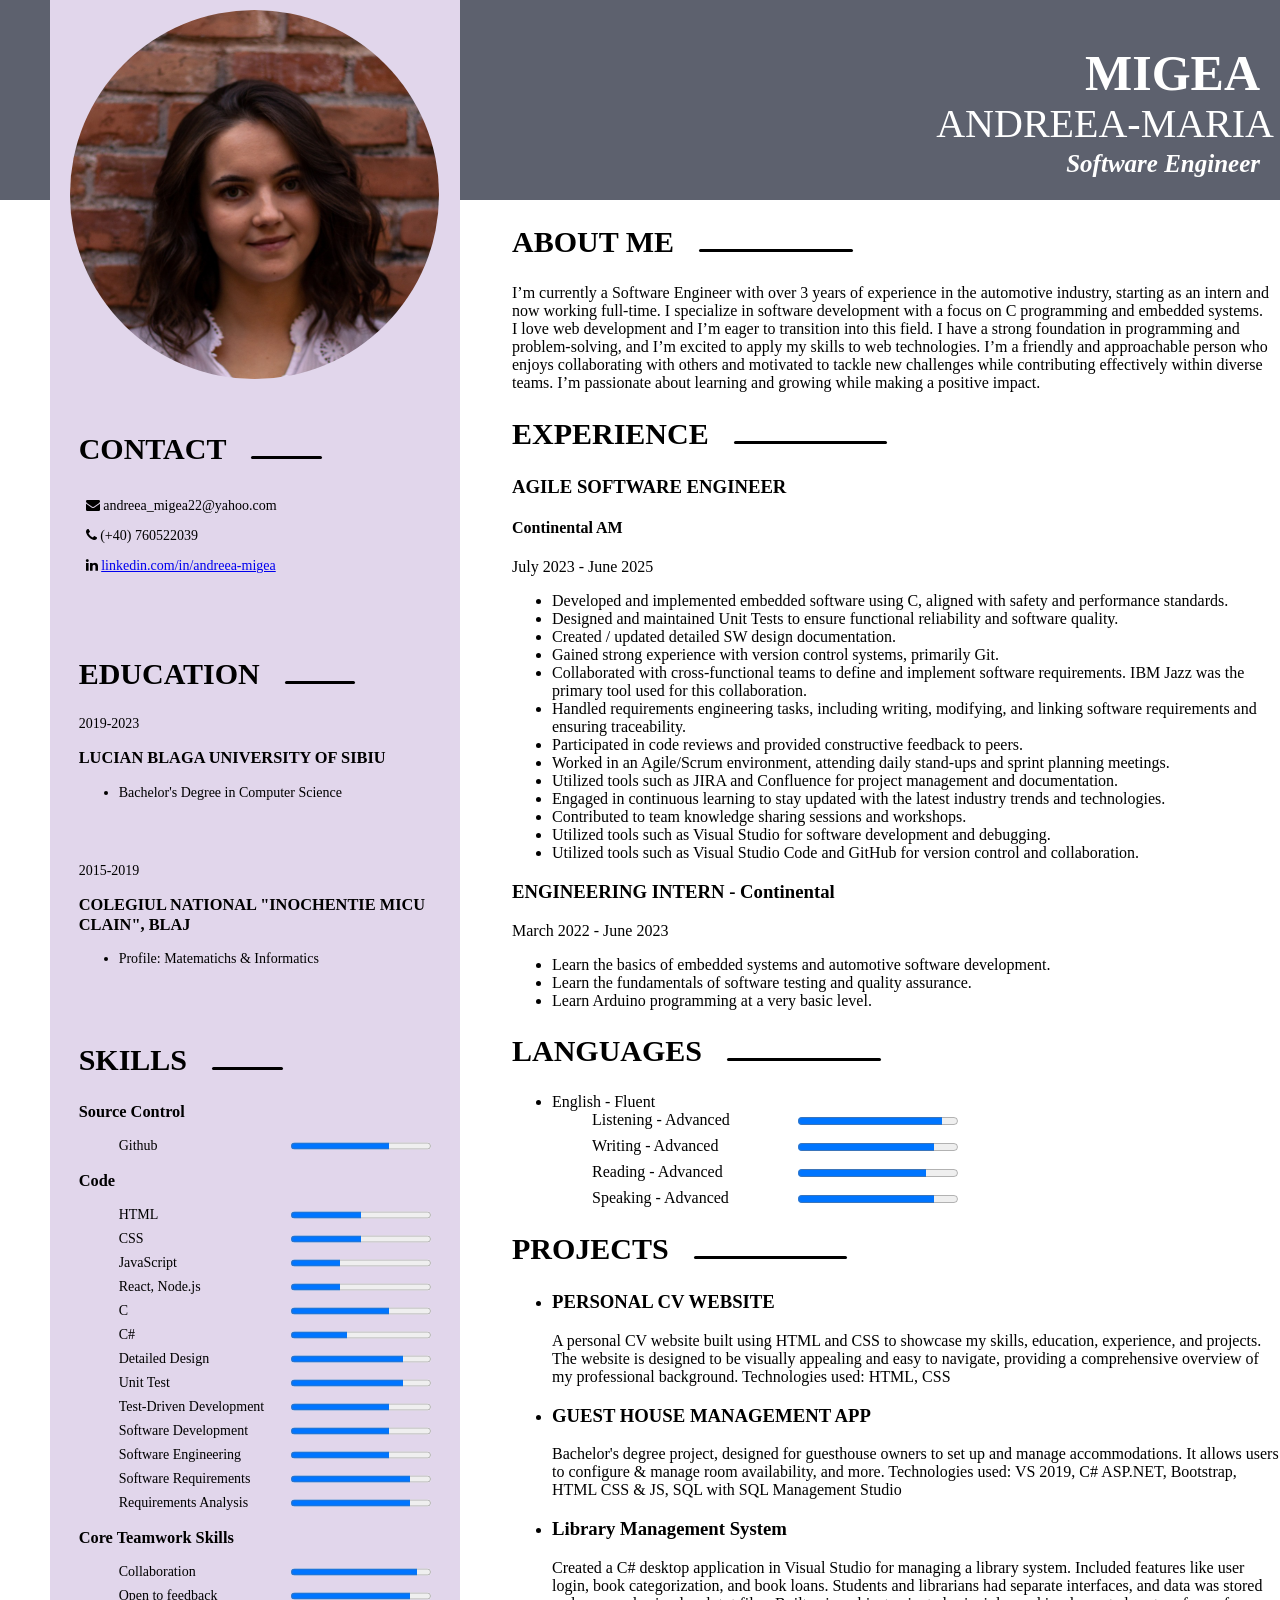
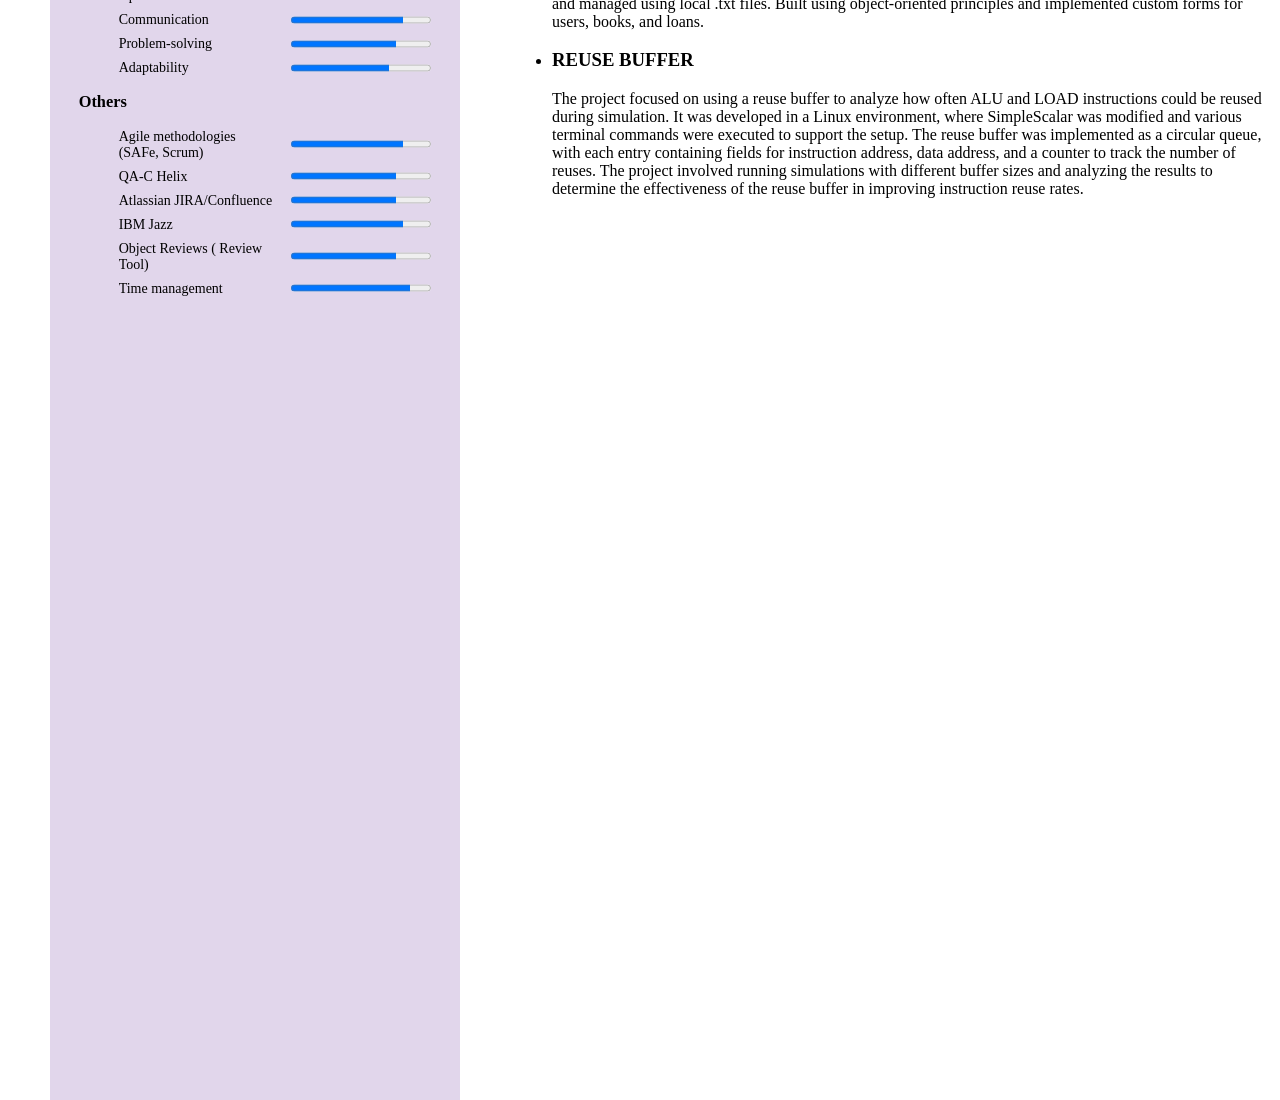
==== commit 9d823f27: "design updates" ====
--- a/index.html
+++ b/index.html
@@ -3,13 +3,14 @@
   <head>
     <meta charset="UTF-8" />
     <title>Personal CV</title>
+    <link rel="stylesheet" href="https://cdnjs.cloudflare.com/ajax/libs/font-awesome/4.7.0/css/font-awesome.css" integrity="sha512-5A8nwdMOWrSz20fDsjczgUidUBR8liPYU+WymTZP1lmY9G6Oc7HlZv156XqnsgNUzTyMefFTcsFH/tnJE/+xBg==" crossorigin="anonymous" referrerpolicy="no-referrer" />
     <link rel="stylesheet" href="css/style.css" />
   </head>
   <body>
     <header>
       <div class="header_style">
         <h1>MIGEA</h1>
-        <h2>ANDREEA-MARIA</h2> <!--change the type so the line will not be displayed here-->
+        <p class="name-style">ANDREEA-MARIA</p>
         <h3>Software Engineer</h3>
       </div>
 
@@ -31,6 +32,29 @@
       <div class="picture_css">
         <img class="profile_pic" src="images/eu.jpg" alt="Andreea's Photo" />
       </div>
+      <section class="contact">
+        <h2>CONTACT</h2> <!-- add icons -->
+        <ul>
+            <li>
+                <li class="contact-row">
+                    <span class="icon-email"><i class="fa fa-envelope"></i></span>
+                    <span class="contact-text">andreea_migea22@yahoo.com</span>
+                </li>
+                <li class="contact-row">
+                    <span class="icon-phone"><i class="fa fa-phone"></i></span>
+                    <span class="contact-text">(+40) 760522039</span>
+                </li>
+                <li class="contact-row">
+                    <span class="icon-linkedin"><i class="fa fa-linkedin"></i></span>
+                    <span class="contact-text">
+                        <a href="https://www.linkedin.com/in/andreea-migea" target="_blank" rel="noopener noreferrer">
+                            linkedin.com/in/andreea-migea
+                        </a>
+                    </span>
+                </li>
+            </li>
+        </ul>
+      </section>
       <section class="education">
         <h2>EDUCATION</h2> <!--change the lines -->
         <p>2019-2023</p>
@@ -48,7 +72,7 @@
       <section class="skills">
         <!--add skils in the verical purple box -->
         <h2>SKILLS</h2>
-        <div>
+        <div class="skills-list">
             <h3>Source Control</h3>
             <ul>
                 <li>Github
@@ -207,19 +231,19 @@
         <div class="skills-list">
             <h3> Others</h3>
             <ul>
-                <li>Agile methodologies (SAFe, Scrum)
-                    <div class="progress-bar">
-                        <progress value="70" max="100"></progress>
+                <li>Agile methodologies<br>(SAFe, Scrum)
+                    <div class="progress-bar">
+                        <progress value="80" max="100"></progress>
                     </div>
                 </li>
                 <li>QA-C Helix 
                     <div class="progress-bar">
-                        <progress value="60" max="100"></progress>
-                    </div>
-                </li>
-                <li>Atlassian JIRA / Confluence
-                    <div class="progress-bar">
-                        <progress value="70" max="100"></progress>
+                        <progress value="75" max="100"></progress>
+                    </div>
+                </li>
+                <li>Atlassian JIRA/Confluence
+                    <div class="progress-bar">
+                        <progress value="75" max="100"></progress>
                     </div>
                 </li>
                 <li>IBM Jazz
@@ -239,12 +263,6 @@
                 </li>
             </ul>
         </div>
-      </section>
-      <section class="contact">
-        <h2>CONTACT</h2> <!-- add icons -->
-        <p>Email: andreea_migea22@yahoo.com</p>
-        <p>Phone: (+40) 760522039</p>
-        <p>LinkedIn: linkedin.com/in/andreea-migea</p>
       </section>
     </div>
 
@@ -304,22 +322,22 @@
             <div>
                 <ul class="skills-list">
                     <li>Listening - Advanced
-                        <div class="progress-bar">
+                        <div class="progress-bar-languages">
                             <progress value="90" max="100"></progress>
                         </div>
                     </li>
                     <li>Writing - Advanced
-                        <div class="progress-bar">
+                        <div class="progress-bar-languages">
                             <progress value="85" max="100"></progress>
                         </div>
                     </li>
                     <li>Reading - Advanced
-                        <div class="progress-bar">
+                        <div class="progress-bar-languages">
                             <progress value="80" max="100"></progress>
                         </div>
                     </li>
                     <li>Speaking - Advanced
-                        <div class="progress-bar">
+                        <div class="progress-bar-languages">
                             <progress value="85" max="100"></progress>
                         </div>
                     </li>
@@ -331,6 +349,14 @@
       <section>
         <h2>PROJECTS</h2>
         <ul>
+          <li>
+            <h3>PERSONAL CV WEBSITE</h3> <!-- add icons -->
+            <p>
+              A personal CV website built using HTML and CSS to showcase my skills, education, experience, and projects.
+              The website is designed to be visually appealing and easy to navigate, providing a comprehensive overview of my professional background.
+              Technologies used: HTML, CSS
+            </p>
+          </li>
           <li>
             <h3>GUEST HOUSE MANAGEMENT APP</h3> <!-- add icons -->
             <p>
--- a/css/style.css
+++ b/css/style.css
@@ -16,7 +16,7 @@
     margin-right: 20px;
     margin-bottom: 0px;
 }
-.header_style h2{
+.header_style .name-style{
     position:absolute;
     text-align: right;
     top:100px;
@@ -28,7 +28,7 @@
 h2::after {
   content: "";
   display: inline-block;
-  width: 35%;              /* length of the line */
+  width: 20%;              /* length of the line */
   height: 3px;
   background-color: #000000;
   border-radius: 2px;
@@ -72,11 +72,21 @@
     margin: 10px auto 5px auto;
 
 }
+
+.contact ul{
+    list-style-type: none;
+    padding: 0;
+}
+.contact-row{
+    padding:2%
+}
+
 /* left box */
 h2{
     font-size: 30px;
     font-family: Georgia, 'Times New Roman', Times, serif;
 }
+
 
 .education, .skills, .contact{
     padding: 2%;
@@ -127,8 +137,40 @@
     border-radius: 10px;
     background-color: #8f1919;
 } */
-
-
+/* make each li a horizontal row: label on left, progress bar on right */
+.skills-list li{
+    display: flex;
+    align-items: center;
+    justify-content: space-between;
+    gap: 12px;
+    margin-bottom: 8px;
+}
+
+/* progress bar container (flexible width) 
+.progress-bar{
+    flex: 1 1 50%;
+    max-width: 70%;
+    height: 12px;
+    background: #e0e0e0;
+    border-radius: 6px;
+    overflow: hidden;
+}*/
+
+/* filled portion — set per-item width with inline style or CSS variable, e.g. style="--p:75%" */
+.progress-bar .progress{
+    height: 100%;
+    background: linear-gradient(90deg,#8f1919,#c04040);
+    width: var(--p, 50%); /* default 50% */
+    border-radius: 6px;
+}
+
+
+
+
+.progress-bar-languages{
+    float:right;
+    width:70%;
+}
 
 
 
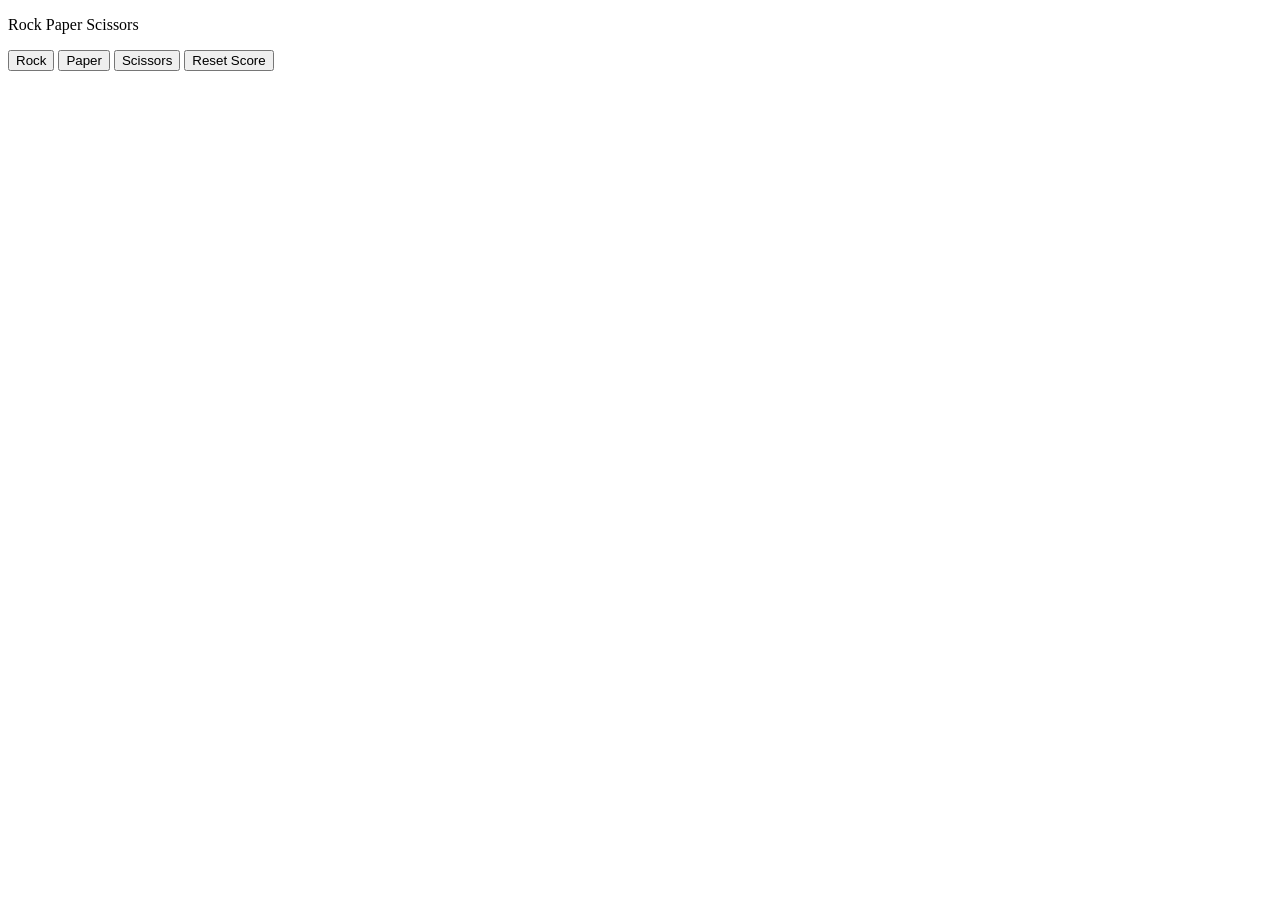
==== commit 331063f0: "rock-paper-scrissors" ====
--- a/index.html
+++ b/index.html
@@ -1,393 +1,189 @@
-<!DOCTYPE html>
-<html lang="en">
+<!-- <!DOCTYPE html>
+<html>
   <head>
-    <meta charset="UTF-8" />
-    <title>Personal CV</title>
-    <link rel="stylesheet" href="https://cdnjs.cloudflare.com/ajax/libs/font-awesome/4.7.0/css/font-awesome.css" integrity="sha512-5A8nwdMOWrSz20fDsjczgUidUBR8liPYU+WymTZP1lmY9G6Oc7HlZv156XqnsgNUzTyMefFTcsFH/tnJE/+xBg==" crossorigin="anonymous" referrerpolicy="no-referrer" />
-    <link rel="stylesheet" href="css/style.css" />
+    <title>Rock Paper Scissors</title>
   </head>
   <body>
-    <header>
-      <div class="header_style">
-        <h1>MIGEA</h1>
-        <p class="name-style">ANDREEA-MARIA</p>
-        <h3>Software Engineer</h3>
-      </div>
+    <p>Rock Paper Scissors</p>
+    <button onclick="
+      playGame('rock');
+    ">Rock</button>
 
-      <!-- <nav>
-            <a href="#about">About Me</a>
-            <a href="#skills">Skills</a>
-            <a href="#experience">Experience</a>
-            <a href="#education">Education</a>
-            <a href="#contact">Contact</a>
-        </nav> -->
-    </header>
+    <button onclick="
+      playGame('paper');
+    ">Paper</button>
 
-    <!-- header mov inchis nume-functie
-         6 boxuri care erg in jumatatea din dreapta pt about me, experienta,languages,etc
-         1 chestie mare verticala compusa din 3 boxuri: education, skills, contact
-    -->
+    <button onclick="
+      playGame('scissors');
+    ">Scissors</button>
 
-    <div class="job_banner">
-      <div class="picture_css">
-        <img class="profile_pic" src="images/eu.jpg" alt="Andreea's Photo" />
-      </div>
-      <section class="contact">
-        <h2>CONTACT</h2> <!-- add icons -->
-        <ul>
-            <li>
-                <li class="contact-row">
-                    <span class="icon-email"><i class="fa fa-envelope"></i></span>
-                    <span class="contact-text">andreea_migea22@yahoo.com</span>
-                </li>
-                <li class="contact-row">
-                    <span class="icon-phone"><i class="fa fa-phone"></i></span>
-                    <span class="contact-text">(+40) 760522039</span>
-                </li>
-                <li class="contact-row">
-                    <span class="icon-linkedin"><i class="fa fa-linkedin"></i></span>
-                    <span class="contact-text">
-                        <a href="https://www.linkedin.com/in/andreea-migea" target="_blank" rel="noopener noreferrer">
-                            linkedin.com/in/andreea-migea
-                        </a>
-                    </span>
-                </li>
-            </li>
-        </ul>
-      </section>
-      <section class="education">
-        <h2>EDUCATION</h2> <!--change the lines -->
-        <p>2019-2023</p>
-        <h3>LUCIAN BLAGA UNIVERSITY OF SIBIU</h3>
-        <ul>
-            <li>Bachelor's Degree in Computer Science<br><br><br><br></li>
-        </ul>
+    <script>
+      function playGame(playerMove) {
+        const computerMove = pickComputerMove();
 
-        <p>2015-2019</p>
-        <h3>COLEGIUL NATIONAL "INOCHENTIE MICU CLAIN", BLAJ</h3>
-        <ul>
-            <li>Profile: Matematichs & Informatics</li>
-        </ul>
-      </section>
-      <section class="skills">
-        <!--add skils in the verical purple box -->
-        <h2>SKILLS</h2>
-        <div class="skills-list">
-            <h3>Source Control</h3>
-            <ul>
-                <li>Github
-                    <div class="progress-bar">
-                        <progress value="70" max="100"></progress>
-                    </div>
-                </li>
-            </ul>
-        </div>
-        <div>
-            <h3>Code</h3>  <!-- to add "progress bar ish, like how much ofthe skill is fulffiled from 0 to 100(without %) only a rectangular bar" -->
-            <!-- <div>
-                <div>
-                     <ul class="skills-list">
-                        <li>HTML</li>
-                        <li>CSS </li>
-                        <li>JavaScript</li>
-                        <li>React</li>
-                        <li>Node.js</li>
-                        <li>C</li>
-                        <li>C#</li>
-                        <li>DETAILED DESIGN </li>
-                        <li>UNIT TESTING</li>
-                        <li>TEST-DRIVEN DEVELOPMENT</li>
-                        <li>SOFTWARE DEVELOPMENT</li>
-                        <li>SOFTWARE ENGINEERING</li>
-                        <li>SOFTWARE REQUIREMENTS</li>
-                        <li>REQUIREMENTS ANALYSIS</li>
-                     </ul>
-                </div>
-                <div class="progress-bars-skills"><!--progress bar 
-                    <progress value="70" max="100"></progress>
-                    <progress value="60" max="100"></progress> 
-                    <progress value="50" max="100"></progress>
-                    <progress value="70" max="100"></progress>
-                    <progress value="60" max="100"></progress>
-                    <progress value="50" max="100"></progress>
-                    <progress value="80" max="100"></progress>
-                    <progress value="90" max="100"></progress>
-                    <progress value="85" max="100"></progress>
-                    <progress value="75" max="100"></progress>
-                    <progress value="80" max="100"></progress>
-                    <progress value="70" max="100"></progress>
-                    <progress value="65" max="100"></progress>
-                    <progress value="65" max="100"></progress>
-                </div>
-            </div> -->
-            
+        let result = '';
+
+        if (playerMove === 'scissors') {
+          if (computerMove === 'rock') {
+            result = 'You lose.';
+          } else if (computerMove === 'paper') {
+            result = 'You win.';
+          } else if (computerMove === 'scissors') {
+            result = 'Tie.';
+          }
+
+        } else if (playerMove === 'paper') {
+          if (computerMove === 'rock') {
+            result = 'You win.';
+          } else if (computerMove === 'paper') {
+            result = 'Tie.';
+          } else if (computerMove === 'scissors') {
+            result = 'You lose.';
+          }
+          
+        } else if (playerMove === 'rock') {
+          if (computerMove === 'rock') {
+            result = 'Tie.';
+          } else if (computerMove === 'paper') {
+            result = 'You lose.';
+          } else if (computerMove === 'scissors') {
+            result = 'You win.';
+          }
+        }
+
+        alert(`You picked ${playerMove}. Computer picked ${computerMove}. ${result}`);
+      }
+
+      function pickComputerMove() {
+        const randomNumber = Math.random();
+
+        let computerMove = '';
+
+        if (randomNumber >= 0 && randomNumber < 1 / 3) {
+          computerMove = 'rock';
+        } else if (randomNumber >= 1 / 3 && randomNumber < 2 / 3) {
+          computerMove = 'paper';
+        } else if (randomNumber >= 2 / 3 && randomNumber < 1) {
+          computerMove = 'scissors';
+        }
+
+        return computerMove;
+      }
+    </script>
+  </body>
+</html> -->
 
 
 
+<!DOCTYPE html>
+<html>
+  <head>
+    <title>Rock Paper Scissors</title>
+  </head>
+  <body>
+    <p>Rock Paper Scissors</p>
+    <button onclick="
+      playGame('rock');
+    ">Rock</button>
+
+    <button onclick="
+      playGame('paper');
+    ">Paper</button>
+
+    <button onclick="
+      playGame('scissors');
+    ">Scissors</button>
+
+    <button onclick="
+    score.wins = 0;
+    score.losses = 0;
+    score.ties = 0;
+    localStorage.removeItem('score');
+    ">Reset Score
+    </button>
+
+    <script>
+      let score = JSON.parse(localStorage.getItem('score')) || {
+          wins: 0,
+          losses: 0,
+          ties: 0
+        };
+      // if (score === null) { //if(!score)
+      //   score = {
+      //     wins: 0,
+      //     losses: 0,
+      //     ties: 0
+      //   };
+      // }
+
+      function playGame(playerMove) {
+        const computerMove = pickComputerMove();
+
+        let result = '';
+
+        if (playerMove === 'scissors') {
+          if (computerMove === 'rock') {
+            result = 'You lose.';
+          } else if (computerMove === 'paper') {
+            result = 'You win.';
+          } else if (computerMove === 'scissors') {
+            result = 'Tie.';
+          }
+
+        } else if (playerMove === 'paper') {
+          if (computerMove === 'rock') {
+            result = 'You win.';
+          } else if (computerMove === 'paper') {
+            result = 'Tie.';
+          } else if (computerMove === 'scissors') {
+            result = 'You lose.';
+          }
+          
+        } else if (playerMove === 'rock') {
+          if (computerMove === 'rock') {
+            result = 'Tie.';
+          } else if (computerMove === 'paper') {
+            result = 'You lose.';
+          } else if (computerMove === 'scissors') {
+            result = 'You win.';
+          }
+        }
+
+        if(result ===" You win.")
+        {
+          score.wins +=1;
+        }
+        else if ( result ==="You lose.")
+        {
+          score.losses +=1;
+        }
+        else 
+        {
+          score.ties +=1;
+        }
+
+        localStorage.setItem('score', JSON.stringify(score));
 
 
-            
-            <ul class="skills-list">
-                <li>HTML
-                    <div class="progress-bar">
-                        <progress value="50" max="100"></progress>
-                    </div>
-                </li> 
-                <li>CSS
-                    <div class="progress-bar">
-                        <progress value="50" max="100"></progress>
-                    </div>
-                </li>
-                <li>JavaScript 
-                    <div class="progress-bar">
-                        <progress value="35" max="100"></progress>
-                    </div>
-                </li>
-                <li>React, Node.js
-                    <div class="progress-bar">
-                        <progress value="35" max="100"></progress>
-                    </div>
-                </li>
-                <li>C
-                    <div class="progress-bar">
-                        <progress value="70" max="100"></progress>
-                    </div>
-                </li>
-                <li>C#
-                    <div class="progress-bar">
-                        <progress value="40" max="100"></progress>
-                    </div>
-                </li>
-                <li>Detailed Design
-                    <div class="progress-bar">
-                        <progress value="80" max="100"></progress>
-                    </div>
-                </li>
-                <li>Unit Test
-                    <div class="progress-bar">
-                        <progress value="80" max="100"></progress>
-                    </div>
-                </li>
-                <li>Test-Driven Development
-                    <div class="progress-bar">
-                        <progress value="70" max="100"></progress>
-                    </div>
-                </li>
-                <li>Software Development
-                    <div class="progress-bar">
-                        <progress value="70" max="100"></progress>
-                    </div>
-                </li>
-                <li>Software Engineering
-                    <div class="progress-bar">
-                        <progress value="70" max="100"></progress>
-                    </div>
-                </li>
-                <li>Software Requirements
-                    <div class="progress-bar">
-                        <progress value="85" max="100"></progress>
-                    </div>
-                </li>
-                <li>Requirements Analysis
-                    <div class="progress-bar">
-                        <progress value="85" max="100"></progress>
-                    </div>
-                </li>
-            </ul>
-        </div> 
-       
+        alert(`You picked ${playerMove}. Computer picked ${computerMove}. ${result}. 
+        Wins: ${score.wins}, Losses: ${score.losses}, Ties: ${score.ties}`);
+      }
 
-        
-        <div class="skills-list">
-            <h3>Core Teamwork Skills</h3>
-            <ul>
-                <li>Collaboration
-                    <div class="progress-bar">
-                        <progress value="90" max="100"></progress>
-                    </div>
-                </li>
-                <li>Open to feedback
-                    <div class="progress-bar">
-                        <progress value="85" max="100"></progress>
-                    </div>
-                </li>
-                <li>Communication
-                    <div class="progress-bar">
-                        <progress value="80" max="100"></progress>
-                    </div>
-                </li>
-                <li>Problem-solving
-                    <div class="progress-bar">
-                        <progress value="75" max="100"></progress>
-                    </div>
-                </li>
-                <li>Adaptability
-                    <div class="progress-bar">
-                        <progress value="70" max="100"></progress>
-                    </div>
-                </li>
-            </ul>
-        </div>
-        <div class="skills-list">
-            <h3> Others</h3>
-            <ul>
-                <li>Agile methodologies<br>(SAFe, Scrum)
-                    <div class="progress-bar">
-                        <progress value="80" max="100"></progress>
-                    </div>
-                </li>
-                <li>QA-C Helix 
-                    <div class="progress-bar">
-                        <progress value="75" max="100"></progress>
-                    </div>
-                </li>
-                <li>Atlassian JIRA/Confluence
-                    <div class="progress-bar">
-                        <progress value="75" max="100"></progress>
-                    </div>
-                </li>
-                <li>IBM Jazz
-                    <div class="progress-bar">
-                        <progress value="80" max="100"></progress>
-                    </div>
-                </li>
-                <li>Object Reviews ( Review Tool)
-                    <div class="progress-bar">
-                        <progress value="75" max="100"></progress>
-                    </div>
-                </li>
-                <li>Time management
-                    <div class="progress-bar">
-                        <progress value="85" max="100"></progress>
-                    </div>
-                </li>
-            </ul>
-        </div>
-      </section>
-    </div>
+      function pickComputerMove() {
+        const randomNumber = Math.random();
 
-    <div class="right-box">
-      <section id="about">
-        <!--make a box for this -->
-        <h2>ABOUT ME</h2>
-        <p>
-          I’m currently a Software Engineer with over 3 years of experience in
-          the automotive industry, starting as an intern and now working
-          full-time. I specialize in software development with a focus on C
-          programming and embedded systems. <br>I love web development and I’m eager
-          to transition into this field. I have a strong foundation in
-          programming and problem-solving, and I’m excited to apply my skills to
-          web technologies. I’m a friendly and approachable person who enjoys
-          collaborating with others and motivated to tackle new challenges while
-          contributing effectively within diverse teams. I’m passionate about
-          learning and growing while making a positive impact.
-        </p>
-      </section>
+        let computerMove = '';
 
-      <section id="experience">
-        <!--make a box for this -->
-        <h2>EXPERIENCE</h2>
-        <h3>AGILE SOFTWARE ENGINEER</h3>
-        <h4>Continental AM</h4>
-        <p>July 2023 - June 2025</p> <!--ad in line with agile sw dev-->
-        <ul>
-          <li> Developed and implemented embedded software using C, aligned with safety and performance standards. </li>
-          <li>Designed and maintained Unit Tests to ensure functional reliability and software quality. </li>
-          <li>Created / updated detailed SW design documentation.</li>
-          <li>Gained strong experience with version control systems, primarily Git.</li>
-          <li>Collaborated with cross-functional teams to define and implement software requirements. IBM Jazz was the primary tool used for this collaboration.</li>
-          <li>Handled requirements engineering tasks, including writing, modifying, and linking software requirements and ensuring traceability.</li>
-          <li>Participated in code reviews and provided constructive feedback to peers.</li>
-          <li>Worked in an Agile/Scrum environment, attending daily stand-ups and sprint planning meetings.</li>
-          <li>Utilized tools such as JIRA and Confluence for project management and documentation.</li>
-          <li>Engaged in continuous learning to stay updated with the latest industry trends and technologies.</li>
-          <li>Contributed to team knowledge sharing sessions and workshops.</li>
-          <li>Utilized tools such as Visual Studio for software development and debugging.</li>
-          <li>Utilized tools such as Visual Studio Code and GitHub for version control and collaboration.</li>
-        </ul>
+        if (randomNumber >= 0 && randomNumber < 1 / 3) {
+          computerMove = 'rock';
+        } else if (randomNumber >= 1 / 3 && randomNumber < 2 / 3) {
+          computerMove = 'paper';
+        } else if (randomNumber >= 2 / 3 && randomNumber < 1) {
+          computerMove = 'scissors';
+        }
 
-        <h3>ENGINEERING INTERN - Continental</h3>
-        <p>March 2022 - June 2023</p>
-        <ul>
-          <li>Learn the basics of embedded systems and automotive software development.</li>
-          <li>Learn the fundamentals of software testing and quality assurance.</li>
-          <li>Learn Arduino programming at a very basic level.</li>
-        </ul>
-      </section>
-      <section id="languages">
-        <!--make a box for this -->
-        <h2>LANGUAGES</h2>
-        <ul>
-          <li>English - Fluent <!--style more the progress bars- ex international standards,a,b,c,d-->
-            <div>
-                <ul class="skills-list">
-                    <li>Listening - Advanced
-                        <div class="progress-bar-languages">
-                            <progress value="90" max="100"></progress>
-                        </div>
-                    </li>
-                    <li>Writing - Advanced
-                        <div class="progress-bar-languages">
-                            <progress value="85" max="100"></progress>
-                        </div>
-                    </li>
-                    <li>Reading - Advanced
-                        <div class="progress-bar-languages">
-                            <progress value="80" max="100"></progress>
-                        </div>
-                    </li>
-                    <li>Speaking - Advanced
-                        <div class="progress-bar-languages">
-                            <progress value="85" max="100"></progress>
-                        </div>
-                    </li>
-                </ul>
-            </div>
-          </li>
-        </ul>
-      </section>
-      <section>
-        <h2>PROJECTS</h2>
-        <ul>
-          <li>
-            <h3>PERSONAL CV WEBSITE</h3> <!-- add icons -->
-            <p>
-              A personal CV website built using HTML and CSS to showcase my skills, education, experience, and projects.
-              The website is designed to be visually appealing and easy to navigate, providing a comprehensive overview of my professional background.
-              Technologies used: HTML, CSS
-            </p>
-          </li>
-          <li>
-            <h3>GUEST HOUSE MANAGEMENT APP</h3> <!-- add icons -->
-            <p>
-              Bachelor's degree project, designed for guesthouse owners to set up and manage accommodations. 
-              It allows users to configure & manage room availability, and more.
-              Technologies used: VS 2019, C# ASP.NET, Bootstrap, HTML CSS & JS, SQL with SQL Management Studio
-            </p>
-          </li>
-          <li>
-            <h3>Library Management System</h3>
-            <p>
-              Created a C# desktop application in Visual Studio for managing a library system.
-              Included features like user login, book categorization, and book loans. Students and librarians had
-              separate interfaces, and data was stored and managed using local .txt files. Built using object-oriented principles
-               and implemented custom forms for users, books, and loans.
-            </p>
-          </li>
-          <li>
-            <h3>REUSE BUFFER</h3>
-            <p>
-                The project focused on using a reuse buffer to analyze how often ALU and LOAD instructions
-                could be reused during simulation. It was developed in a Linux environment, where
-                SimpleScalar was modified and various terminal commands were executed to support the setup.
-                The reuse buffer was implemented as a circular queue, with each entry containing fields for
-                instruction address, data address, and a counter to track the number of reuses.
-                The project involved running simulations with different buffer sizes and analyzing the results
-                to determine the effectiveness of the reuse buffer in improving instruction reuse rates.
-            </p>
-          </li>
-        </ul>
-      </section>
-    </div>
+        return computerMove;
+      }
+    </script>
   </body>
-</html>
+</html>
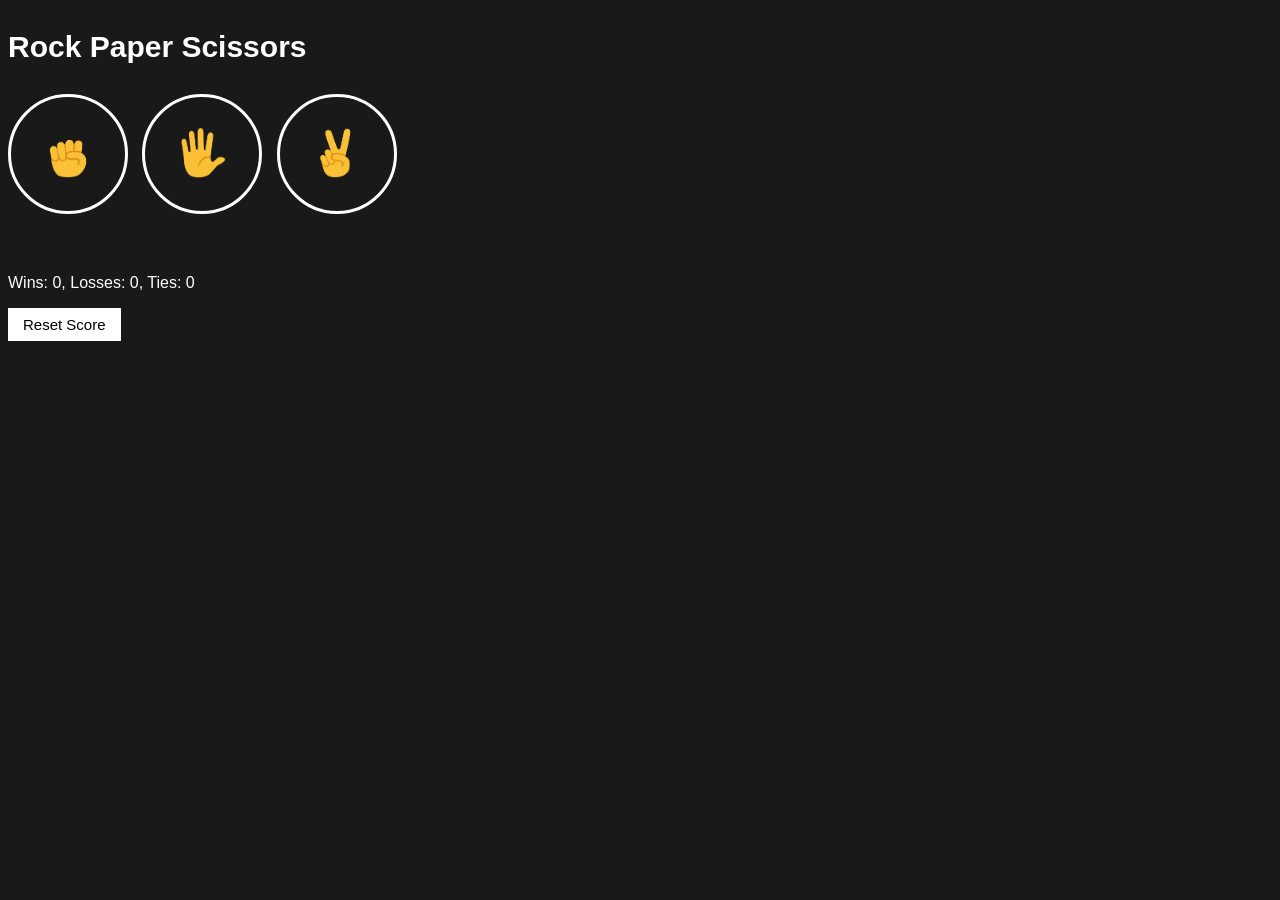
==== commit 3d73c0c2: "design and functionality updates" ====
--- a/index.html
+++ b/index.html
@@ -1,189 +1,37 @@
-<!-- <!DOCTYPE html>
-<html>
-  <head>
-    <title>Rock Paper Scissors</title>
-  </head>
-  <body>
-    <p>Rock Paper Scissors</p>
-    <button onclick="
-      playGame('rock');
-    ">Rock</button>
-
-    <button onclick="
-      playGame('paper');
-    ">Paper</button>
-
-    <button onclick="
-      playGame('scissors');
-    ">Scissors</button>
-
-    <script>
-      function playGame(playerMove) {
-        const computerMove = pickComputerMove();
-
-        let result = '';
-
-        if (playerMove === 'scissors') {
-          if (computerMove === 'rock') {
-            result = 'You lose.';
-          } else if (computerMove === 'paper') {
-            result = 'You win.';
-          } else if (computerMove === 'scissors') {
-            result = 'Tie.';
-          }
-
-        } else if (playerMove === 'paper') {
-          if (computerMove === 'rock') {
-            result = 'You win.';
-          } else if (computerMove === 'paper') {
-            result = 'Tie.';
-          } else if (computerMove === 'scissors') {
-            result = 'You lose.';
-          }
-          
-        } else if (playerMove === 'rock') {
-          if (computerMove === 'rock') {
-            result = 'Tie.';
-          } else if (computerMove === 'paper') {
-            result = 'You lose.';
-          } else if (computerMove === 'scissors') {
-            result = 'You win.';
-          }
-        }
-
-        alert(`You picked ${playerMove}. Computer picked ${computerMove}. ${result}`);
-      }
-
-      function pickComputerMove() {
-        const randomNumber = Math.random();
-
-        let computerMove = '';
-
-        if (randomNumber >= 0 && randomNumber < 1 / 3) {
-          computerMove = 'rock';
-        } else if (randomNumber >= 1 / 3 && randomNumber < 2 / 3) {
-          computerMove = 'paper';
-        } else if (randomNumber >= 2 / 3 && randomNumber < 1) {
-          computerMove = 'scissors';
-        }
-
-        return computerMove;
-      }
-    </script>
-  </body>
-</html> -->
-
-
-
 <!DOCTYPE html>
 <html>
   <head>
     <title>Rock Paper Scissors</title>
+    <link rel="stylesheet" href="css/style.css"/>
   </head>
   <body>
-    <p>Rock Paper Scissors</p>
+    <p  class="title">Rock Paper Scissors</p>
     <button onclick="
       playGame('rock');
-    ">Rock</button>
+    " class="move-button"><img class="move-icon" src="images/rock-emoji.png"></button>
 
     <button onclick="
       playGame('paper');
-    ">Paper</button>
+    " class="move-button"><img class="move-icon" src="images/paper-emoji.png"></button>
 
     <button onclick="
       playGame('scissors');
-    ">Scissors</button>
+    " class="move-button"><img class="move-icon" src="images/scissors-emoji.png"></button>
+
+    <p class="js-result result"></p>
+    <p class="js-moves"></p>
+    <p class="js-score score">
+    </p>
 
     <button onclick="
     score.wins = 0;
     score.losses = 0;
     score.ties = 0;
     localStorage.removeItem('score');
-    ">Reset Score
+    updateScore();
+    " class="reset-score-button">Reset Score
     </button>
 
-    <script>
-      let score = JSON.parse(localStorage.getItem('score')) || {
-          wins: 0,
-          losses: 0,
-          ties: 0
-        };
-      // if (score === null) { //if(!score)
-      //   score = {
-      //     wins: 0,
-      //     losses: 0,
-      //     ties: 0
-      //   };
-      // }
-
-      function playGame(playerMove) {
-        const computerMove = pickComputerMove();
-
-        let result = '';
-
-        if (playerMove === 'scissors') {
-          if (computerMove === 'rock') {
-            result = 'You lose.';
-          } else if (computerMove === 'paper') {
-            result = 'You win.';
-          } else if (computerMove === 'scissors') {
-            result = 'Tie.';
-          }
-
-        } else if (playerMove === 'paper') {
-          if (computerMove === 'rock') {
-            result = 'You win.';
-          } else if (computerMove === 'paper') {
-            result = 'Tie.';
-          } else if (computerMove === 'scissors') {
-            result = 'You lose.';
-          }
-          
-        } else if (playerMove === 'rock') {
-          if (computerMove === 'rock') {
-            result = 'Tie.';
-          } else if (computerMove === 'paper') {
-            result = 'You lose.';
-          } else if (computerMove === 'scissors') {
-            result = 'You win.';
-          }
-        }
-
-        if(result ===" You win.")
-        {
-          score.wins +=1;
-        }
-        else if ( result ==="You lose.")
-        {
-          score.losses +=1;
-        }
-        else 
-        {
-          score.ties +=1;
-        }
-
-        localStorage.setItem('score', JSON.stringify(score));
-
-
-        alert(`You picked ${playerMove}. Computer picked ${computerMove}. ${result}. 
-        Wins: ${score.wins}, Losses: ${score.losses}, Ties: ${score.ties}`);
-      }
-
-      function pickComputerMove() {
-        const randomNumber = Math.random();
-
-        let computerMove = '';
-
-        if (randomNumber >= 0 && randomNumber < 1 / 3) {
-          computerMove = 'rock';
-        } else if (randomNumber >= 1 / 3 && randomNumber < 2 / 3) {
-          computerMove = 'paper';
-        } else if (randomNumber >= 2 / 3 && randomNumber < 1) {
-          computerMove = 'scissors';
-        }
-
-        return computerMove;
-      }
-    </script>
+    <script src="rock-paper-scissors.js"></script>
   </body>
 </html>
--- a/css/style.css
+++ b/css/style.css
@@ -0,0 +1,42 @@
+body {
+  background-color: rgb(25, 25, 25);
+  color: white;
+  font-family: Arial;
+}
+
+.title {
+  font-size: 30px;
+  font-weight: bold;
+}
+
+.move-icon {
+  height: 50px;
+}
+
+.move-button {
+  background-color: transparent;
+  border: 3px solid white;
+  width: 120px;
+  height: 120px;
+  border-radius: 60px;
+  margin-right: 10px;
+  cursor: pointer;
+}
+
+.result {
+  font-size: 25px;
+  font-weight: bold;
+  margin-top: 50px;
+}
+
+.score {
+  margin-top: 60px;
+}
+
+.reset-score-button {
+  background-color: white;
+  border: none;
+  font-size: 15px;
+  padding: 8px 15px;
+  cursor: pointer;
+}
